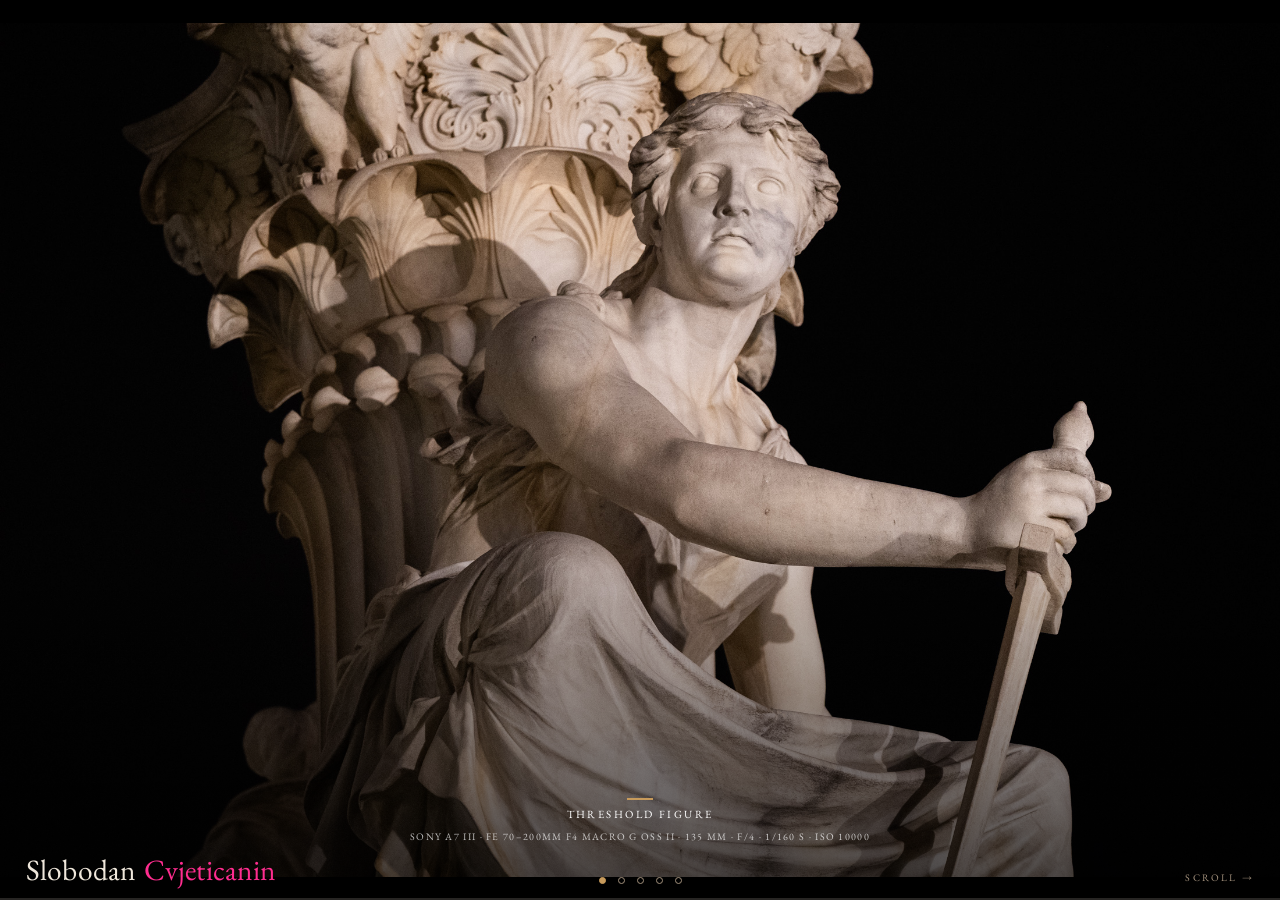
==== index.html @ 5a7fa954 "Initial commit — photography portfolio" ====
<!DOCTYPE html>
<html lang="en">
<head>
  <meta charset="utf-8">
  <meta name="viewport" content="width=device-width, initial-scale=1">
  <title>Slobodan Cvjeticanin — Photography</title>
  <meta name="description" content="Photography by Slobodan Cvjeticanin — Sculptures, Portraits, and Elsewhere.">
  <meta name="theme-color" content="#221d1a">

  <link rel="icon" href="favicon.svg" type="image/svg+xml">

  <link rel="preconnect" href="https://fonts.googleapis.com">
  <link rel="preconnect" href="https://fonts.gstatic.com" crossorigin>
  <link href="https://fonts.googleapis.com/css2?family=EB+Garamond:ital,wght@0,400;0,500;1,400&display=swap" rel="stylesheet">

  <link rel="stylesheet" href="css/styles.css">
</head>
<body>

  <div id="bg-wash"></div>

  <!-- ── Horizontal track ─────────────────────────────────────── -->
  <div id="track">

    <!-- ═══ 01 — HOMEPAGE ════════════════════════════════════
         One picture, uncropped, with the opening colour bloom.
         Deliberately left uncluttered — room to add to it later. -->
    <section id="hero" class="page page-photo" data-label="Homepage">
      <!-- The page needs one h1; this panel is pure photograph, so it lives
           here for screen readers and search engines only. -->
      <h1 class="sr-only">Slobodan Cvjeticanin — Photography</h1>

      <figure class="photo-frame">
        <!-- Two layers of the same file (one network fetch, served from cache).
             The greyscale copy sits underneath; the colour copy is masked and
             blooms outward from the centre on load. -->
        <img class="photo-fill bloom-bw"
             src="images/sculptures/sc2-threshold-figure.jpg"
             alt=""
             aria-hidden="true"
             width="2200" height="1467">
        <img class="photo-fill bloom-colour"
             src="images/sculptures/sc2-threshold-figure.jpg"
             alt="A marble figure seated against a Corinthian capital at night, holding a sword point-down."
             width="2200" height="1467">

        <div class="photo-scrim"></div>

        <figcaption class="photo-exif">
          <span class="exif-title">Threshold Figure</span>
          <span class="exif-data">
            Sony α7 III · FE 70–200mm F4 Macro G OSS II · 135&nbsp;mm ·
            f/4 · 1/160&nbsp;s · ISO&nbsp;10000
          </span>
        </figcaption>
      </figure>
    </section>

    <!-- ═══ 02 — SCULPTURES (contact sheet) ══════════════════
         Two strips, fifteen frames:
           Row 1 (5)  — the highlights; hovering one swaps the plate behind.
           Row 2 (10) — the archive; each opens full size in the lightbox.
         Both strips are ordered as shot, so it reads like a real contact
         sheet. All five plates stay stacked and crossfade; nothing
         reloads on select. -->
    <section id="sculptures" class="page page-photo" data-label="Sculptures">
      <!-- The series announces itself, the way the text panels do. Without
           this the panel's only name was a tooltip on a 7px dot. -->
      <div class="series-mark">
        <span class="series-num">Series 01</span>
        <h2 class="series-name">Sculptures</h2>
        <p class="series-line">Marble and bronze under available light.</p>
      </div>

      <figure class="photo-frame">
        <!-- --cover: these fill the panel edge to edge, cropping the overflow. -->
        <img class="photo-fill photo-fill--cover plate" data-plate
             src="images/sculptures/sc7-baroque-column.jpg"
             alt="A baroque column crowned with a gilt cross and sunburst against a pale sky."
             width="2200" height="1467">
        <img class="photo-fill photo-fill--cover plate" data-plate
             src="images/sculptures/sc5-laocoon-detail.jpg"
             alt="Laocoön, a detail of the writhing marble group at night."
             width="2200" height="1467">
        <img class="photo-fill photo-fill--cover plate" data-plate data-active
             src="images/sculptures/sc4-two-heads.jpg"
             alt="Two marble heads at night — a bearded elder in shadow beside a younger figure catching the light."
             width="2200" height="1467">
        <img class="photo-fill photo-fill--cover plate" data-plate
             src="images/sculptures/sc1-athena-gilt-helm.jpg"
             alt="Athena in a gilt helm holding a spear, against a black ground."
             width="2200" height="1467">
        <img class="photo-fill photo-fill--cover plate" data-plate
             src="images/sculptures/sc16-partisan-blue.jpg"
             alt="A bronze partisan monument group seen from below against a clear blue sky."
             width="2200" height="1467">

        <!-- --top as well: two of the five plates are bright daylight and
             would otherwise swallow the series mark in the corner. -->
        <div class="photo-scrim photo-scrim--top"></div>

        <figcaption class="photo-exif">
          <span class="exif-title" data-exif-title>Two Heads</span>
          <span class="exif-data" data-exif-meta>
            Sony α7 III · FE 70–200mm F4 Macro G OSS II · 133&nbsp;mm ·
            f/8 · 1/200&nbsp;s · ISO&nbsp;20000
          </span>
        </figcaption>
      </figure>

      <div class="sheets">

      <!-- Row 1 — selecting a plate swaps the background behind it. -->
      <div class="sheet" role="tablist" aria-label="Sculptures — contact sheet">
        <button class="sheet-frame" type="button" role="tab"
                data-title="Baroque Column"
                data-meta="Sony α7 III · FE 70–200mm F4 Macro G OSS II · 99 mm · f/8 · 1/200 s · ISO 200"
                aria-label="Baroque Column">
          <img src="images/sculptures/thumbs/sc7-baroque-column.jpg" alt="" decoding="async">
          <span class="sheet-num">01</span>
        </button>
        <button class="sheet-frame" type="button" role="tab"
                data-title="Laocoön, Detail"
                data-meta="Sony α7 III · FE 70–200mm F4 Macro G OSS II · 130 mm · f/8 · 1/200 s · ISO 20000"
                aria-label="Laocoön, Detail">
          <img src="images/sculptures/thumbs/sc5-laocoon-detail.jpg" alt="" decoding="async">
          <span class="sheet-num">02</span>
        </button>
        <button class="sheet-frame" type="button" role="tab" data-active aria-selected="true"
                data-title="Two Heads"
                data-meta="Sony α7 III · FE 70–200mm F4 Macro G OSS II · 133 mm · f/8 · 1/200 s · ISO 20000"
                aria-label="Two Heads">
          <img src="images/sculptures/thumbs/sc4-two-heads.jpg" alt="" decoding="async">
          <span class="sheet-num">03</span>
        </button>
        <button class="sheet-frame" type="button" role="tab"
                data-title="Athena, Gilt Helm"
                data-meta="Sony α7 III · FE 70–200mm F4 Macro G OSS II · 200 mm · f/4 · 1/80 s · ISO 12800"
                aria-label="Athena, Gilt Helm">
          <img src="images/sculptures/thumbs/sc1-athena-gilt-helm.jpg" alt="" decoding="async">
          <span class="sheet-num">04</span>
        </button>
        <button class="sheet-frame" type="button" role="tab"
                data-title="Partisans, Blue Sky"
                data-meta="Sony α7 V · FE 55mm F1.8 ZA · 55 mm · f/2 · 1/500 s · ISO 100 · 22 Mar 2026"
                aria-label="Partisans, Blue Sky">
          <img src="images/sculptures/thumbs/sc16-partisan-blue.jpg" alt="" decoding="async">
          <span class="sheet-num">05</span>
        </button>
      </div>

      <!-- The divider is the whole point: without a stated difference, a
           visitor hovers row 2 expecting row 1's behaviour and gets nothing. -->
      <div class="sheet-div"><span>View full size — 10</span></div>

      <!-- Row 2 — the archive. Denser and dimmer than row 1 on purpose:
           this is an index to click, not a selector to hover. -->
      <div class="sheet sheet--open" aria-label="Sculptures — open full size">
        <button class="sheet-frame" type="button"
                data-src="images/sculptures/sc11-madonna-stars.jpg"
                data-title="Madonna, Star Crown"
                data-meta="Sony α7 III · FE 70–200mm F4 Macro G OSS II · 135 mm · f/8 · 1/200 s · ISO 640"
                data-alt="A stone Madonna wearing a golden star crown, a classical column behind her."
                aria-label="Open Madonna, Star Crown full size">
          <img src="images/sculptures/thumbs/sc11-madonna-stars.jpg" alt="" decoding="async">
          <span class="sheet-open-glyph" aria-hidden="true">⤢</span>
        </button>
        <button class="sheet-frame" type="button"
                data-src="images/sculptures/sc10-cumil.jpg"
                data-title="Cumil"
                data-meta="Sony α7 III · FE 70–200mm F4 Macro G OSS II · 133 mm · f/8 · 1/200 s · ISO 500"
                data-alt="Cumil, the bronze figure peering up from a Bratislava manhole."
                aria-label="Open Cumil full size">
          <img src="images/sculptures/thumbs/sc10-cumil.jpg" alt="" decoding="async">
          <span class="sheet-open-glyph" aria-hidden="true">⤢</span>
        </button>
        <button class="sheet-frame" type="button"
                data-src="images/sculptures/sc12-neptune-fountain.jpg"
                data-title="Neptune Fountain"
                data-meta="Sony α7 III · FE 70–200mm F4 Macro G OSS II · 200 mm · f/8 · 1/200 s · ISO 160"
                data-alt="Neptune fountain group in black and white, classical statuary."
                aria-label="Open Neptune Fountain full size">
          <img src="images/sculptures/thumbs/sc12-neptune-fountain.jpg" alt="" decoding="async">
          <span class="sheet-open-glyph" aria-hidden="true">⤢</span>
        </button>
        <button class="sheet-frame" type="button"
                data-src="images/sculptures/sc9-angel-marble.jpg"
                data-title="Angel, Detail"
                data-meta="Sony α7 III · FE 70–200mm F4 Macro G OSS II · 135 mm · f/4 · 1/250 s · ISO 8000"
                data-alt="A white marble angel or cherub in close detail, museum interior."
                aria-label="Open Angel, Detail full size">
          <img src="images/sculptures/thumbs/sc9-angel-marble.jpg" alt="" decoding="async">
          <span class="sheet-open-glyph" aria-hidden="true">⤢</span>
        </button>
        <button class="sheet-frame" type="button"
                data-src="images/sculptures/sc6-athena-parliment.jpg"
                data-title="Athena, Parliament"
                data-meta="Sony α7 III · FE 70–200mm F4 Macro G OSS II · 131 mm · f/8 · 1/200 s · ISO 12800"
                data-alt="Pallas Athene before the Vienna Parliament at night, spear raised, the Austrian flag above the pediment."
                aria-label="Open Athena, Parliament full size">
          <img src="images/sculptures/thumbs/sc6-athena-parliment.jpg" alt="" decoding="async">
          <span class="sheet-open-glyph" aria-hidden="true">⤢</span>
        </button>
        <button class="sheet-frame" type="button"
                data-src="images/sculptures/sc8-justice-blindfolded.jpg"
                data-title="Justitia"
                data-meta="Sony α7 III · FE 70–200mm F4 Macro G OSS II · 200 mm · f/4 · 1/250 s · ISO 10000"
                data-alt="Blindfolded Justitia raising a sword before the Parliament building at night."
                aria-label="Open Justitia full size">
          <img src="images/sculptures/thumbs/sc8-justice-blindfolded.jpg" alt="" decoding="async">
          <span class="sheet-open-glyph" aria-hidden="true">⤢</span>
        </button>
        <button class="sheet-frame" type="button"
                data-src="images/sculptures/sc13-bronze-reach.jpg"
                data-title="Bronze Figure"
                data-meta="Sony α7 III · FE 55mm F1.8 ZA · 55 mm · f/1.8 · 1/2000 s · ISO 100"
                data-alt="A bronze figure in black and white, seen from below with arms outstretched."
                aria-label="Open Bronze Figure full size">
          <img src="images/sculptures/thumbs/sc13-bronze-reach.jpg" alt="" decoding="async">
          <span class="sheet-open-glyph" aria-hidden="true">⤢</span>
        </button>
        <button class="sheet-frame" type="button"
                data-src="images/sculptures/sc15-partisan-frontal.jpg"
                data-title="Partisans, Frontal"
                data-meta="Sony α7 V · FE 55mm F1.8 ZA · 55 mm · f/2 · 1/320 s · ISO 100 · 22 Mar 2026"
                data-alt="Bronze partisan monument group, frontal view, trees in the background."
                aria-label="Open Partisans, Frontal full size">
          <img src="images/sculptures/thumbs/sc15-partisan-frontal.jpg" alt="" decoding="async">
          <span class="sheet-open-glyph" aria-hidden="true">⤢</span>
        </button>
        <button class="sheet-frame" type="button"
                data-src="images/sculptures/sc17-marble-female.jpg"
                data-title="Marble Figure I"
                data-meta="Sony α7 V · FE 55mm F1.8 ZA · 55 mm · f/8 · 1/100 s · ISO 1600 · 17 Apr 2026"
                data-alt="White marble female figure with one arm raised, museum interior, portrait orientation."
                aria-label="Open Marble Figure I full size">
          <img src="images/sculptures/thumbs/sc17-marble-female.jpg" alt="" decoding="async">
          <span class="sheet-open-glyph" aria-hidden="true">⤢</span>
        </button>
        <button class="sheet-frame" type="button"
                data-src="images/sculptures/sc18-marble-male.jpg"
                data-title="Marble Figure II"
                data-meta="Sony α7 V · FE 55mm F1.8 ZA · 55 mm · f/8 · 1/100 s · ISO 1600 · 17 Apr 2026"
                data-alt="White marble male figure gazing upward, museum interior, portrait orientation."
                aria-label="Open Marble Figure II full size">
          <img src="images/sculptures/thumbs/sc18-marble-male.jpg" alt="" decoding="async">
          <span class="sheet-open-glyph" aria-hidden="true">⤢</span>
        </button>
      </div>

      </div><!-- /sheets -->
    </section>

    <!-- ═══ 03 — PORTRAITS (contact sheet) ═══════════════════
         Same shape as Sculptures. Two strips, fifteen frames.
         Row 1 (5)  — the highlights; hovering one swaps the plate behind.
         Row 2 (10) — the archive; clicking one opens it full size.
         The two sets are disjoint: nothing in row 1 is in the lightbox. -->
    <section id="portraits" class="page page-photo" data-label="Portraits">
      <div class="series-mark">
        <span class="series-num">Series 02</span>
        <h2 class="series-name">Portraits</h2>
        <p class="series-line">Available light, one lens, no direction beyond keep breathing.</p>
      </div>

      <figure class="photo-frame">
        <!-- Plate order must match the row 1 button order below — the script
             pairs them by position, not by filename. -->
         <img class="photo-fill photo-fill--cover plate" data-plate data-active
             data-src="images/portraits/pt1-hands-held.jpg"
             alt="A close black and white portrait of a bearded man against a blown-out window, hands steepled against his mouth."
             width="2200" height="1466">
         <img class="photo-fill photo-fill--cover plate" data-plate
             data-src="images/portraits/pt2-maple.jpg"
             alt="A woman in a grey wool coat and glasses holding a yellow maple leaf out towards the camera, laughing, autumn woodland behind her."
             width="2200" height="1467">
         <img class="photo-fill photo-fill--cover plate" data-plate
             data-src="images/portraits/pt3-studio-cat.jpg"
             alt="A tabby and white cat sitting upright against a plain grey wall, looking straight into the lens."
             width="2200" height="1466">
         <img class="photo-fill photo-fill--cover plate" data-plate
             data-src="images/portraits/pt4-nikola-terrace.jpg"
             alt="A man on a terrace in black and white, half-smiling, looking off past the camera into bright afternoon light."
             width="2200" height="1467">
         <img class="photo-fill photo-fill--cover plate" data-plate
             data-src="images/portraits/pt5-chin-in-hand.jpg"
             alt="A close black and white portrait of a young woman laughing, chin resting on her hand, hoop earring catching the light."
             width="2200" height="1467">

        <div class="photo-scrim photo-scrim--top"></div>

        <figcaption class="photo-exif">
          <span class="exif-title" data-exif-title>Hands, Held</span>
          <span class="exif-data" data-exif-meta>
            Sony α7 III · FE 55mm F1.8 ZA · 55&nbsp;mm ·
            f/1.8 · 1/200&nbsp;s · ISO&nbsp;100
          </span>
        </figcaption>
      </figure>

      <div class="sheets">

      <!-- Row 1 — the highlights, in the order the files were numbered. -->
      <div class="sheet" role="tablist" aria-label="Portraits — contact sheet">
        <button class="sheet-frame" type="button" role="tab" data-active aria-selected="true"
                data-title="Hands, Held"
                data-meta="Sony α7 III · FE 55mm F1.8 ZA · 55 mm · f/1.8 · 1/200 s · ISO 100"
                aria-label="Hands, Held">
          <img src="images/portraits/thumbs/pt1-hands-held.jpg" alt="" decoding="async">
          <span class="sheet-num">01</span>
        </button>
        <button class="sheet-frame" type="button" role="tab"
                data-title="Maple"
                data-meta="Sony α7 III · FE 70–200mm F4 Macro G OSS II · 135 mm · f/4 · 1/200 s · ISO 400"
                aria-label="Maple">
          <img src="images/portraits/thumbs/pt2-maple.jpg" alt="" decoding="async">
          <span class="sheet-num">02</span>
        </button>
        <button class="sheet-frame" type="button" role="tab"
                data-title="Studio Cat"
                data-meta="Sony α7 III · FE 55mm F1.8 ZA · 55 mm · f/1.8 · 1/160 s · ISO 800"
                aria-label="Studio Cat">
          <img src="images/portraits/thumbs/pt3-studio-cat.jpg" alt="" decoding="async">
          <span class="sheet-num">03</span>
        </button>
        <button class="sheet-frame" type="button" role="tab"
                data-title="Nikola, Terrace"
                data-meta="Sony α7 III · FE 35mm F2.8 ZA · 35 mm · f/2.8 · 1/320 s · ISO 100"
                aria-label="Nikola, Terrace">
          <img src="images/portraits/thumbs/pt4-nikola-terrace.jpg" alt="" decoding="async">
          <span class="sheet-num">04</span>
        </button>
        <button class="sheet-frame" type="button" role="tab"
                data-title="Chin in Hand"
                data-meta="Sony α7 III · FE 70–200mm F4 Macro G OSS II · 133 mm · f/4 · 1/250 s · ISO 500"
                aria-label="Chin in Hand">
          <img src="images/portraits/thumbs/pt5-chin-in-hand.jpg" alt="" decoding="async">
          <span class="sheet-num">05</span>
        </button>
      </div>

      <!-- The divider is the whole point: without a stated difference, a
           visitor hovers row 2 expecting row 1's behaviour and gets nothing. -->
      <div class="sheet-div"><span>View full size — 10</span></div>

      <!-- Row 2 — the archive. Denser and dimmer than row 1 on purpose:
           this is an index to click, not a selector to hover. -->
      <div class="sheet sheet--open" aria-label="Portraits — open full size">
        <button class="sheet-frame" type="button"
                data-src="images/portraits/pt6-late-call.jpg"
                data-title="Late Call"
                data-meta="Sony α7 V · FE 55mm F1.8 ZA · 55 mm · f/1.8 · 1/100 s · ISO 2000 · 15 Feb 2026"
                data-alt="A bearded man on the phone at night, lit warm from one side, street lights thrown out of focus behind him."
                aria-label="Open Late Call full size">
          <img src="images/portraits/thumbs/pt6-late-call.jpg" alt="" decoding="async">
          <span class="sheet-open-glyph" aria-hidden="true">⤢</span>
        </button>
        <button class="sheet-frame" type="button"
                data-src="images/portraits/pt7-red-lenses.jpg"
                data-title="Red Lenses"
                data-meta="Sony α7 III · FE 70–200mm F4 Macro G OSS II · 200 mm · f/4 · 1/50 s · ISO 100"
                data-alt="An older woman with long blonde hair in oversized red-tinted sunglasses and red lipstick, green plants behind her."
                aria-label="Open Red Lenses full size">
          <img src="images/portraits/thumbs/pt7-red-lenses.jpg" alt="" decoding="async">
          <span class="sheet-open-glyph" aria-hidden="true">⤢</span>
        </button>
        <button class="sheet-frame" type="button"
                data-src="images/portraits/pt8-bench-pug.jpg"
                data-title="Bench, With Pug"
                data-meta="Sony α7 III · FE 70–200mm F4 Macro G OSS II · 100 mm · f/4 · 1/250 s · ISO 250"
                data-alt="A woman in a dark coat on a park bench in black and white, laughing with her cheek against a pug held in her lap."
                aria-label="Open Bench, With Pug full size">
          <img src="images/portraits/thumbs/pt8-bench-pug.jpg" alt="" decoding="async">
          <span class="sheet-open-glyph" aria-hidden="true">⤢</span>
        </button>
        <button class="sheet-frame" type="button"
                data-src="images/portraits/pt9-gloriette.jpg"
                data-title="Gloriette"
                data-meta="Sony α7 III · FE 70–200mm F4 Macro G OSS II · 135 mm · f/8 · 1/200 s · ISO 50"
                data-alt="A man with a backpack turning back towards the camera in black and white, a crowd walking away up the hill towards the Gloriette at Schönbrunn."
                aria-label="Open Gloriette full size">
          <img src="images/portraits/thumbs/pt9-gloriette.jpg" alt="" decoding="async">
          <span class="sheet-open-glyph" aria-hidden="true">⤢</span>
        </button>
        <button class="sheet-frame" type="button"
                data-src="images/portraits/pt10-ginger.jpg"
                data-title="Ginger"
                data-meta="Sony α7 III · FE 70–200mm F4 Macro G OSS II · 70 mm · f/4 · 1/100 s · ISO 12800"
                data-alt="A ginger and white cat sitting folded on a carpet, front paws tucked, looking down past the lens."
                aria-label="Open Ginger full size">
          <img src="images/portraits/thumbs/pt10-ginger.jpg" alt="" decoding="async">
          <span class="sheet-open-glyph" aria-hidden="true">⤢</span>
        </button>
        <button class="sheet-frame" type="button"
                data-src="images/portraits/pt11-night-street.jpg"
                data-title="Night Street"
                data-meta="Sony α7 III · FE 35mm F2.8 ZA · 35 mm · f/2.8 · 1/160 s · ISO 12800"
                data-alt="The back of a man's head in near silhouette against a night street, shop and car lights strung out of focus down the road."
                aria-label="Open Night Street full size">
          <img src="images/portraits/thumbs/pt11-night-street.jpg" alt="" decoding="async">
          <span class="sheet-open-glyph" aria-hidden="true">⤢</span>
        </button>
        <button class="sheet-frame" type="button"
                data-src="images/portraits/pt12-kalemegdan-gate.jpg"
                data-title="Kalemegdan Gate"
                data-meta="Sony α7 V · FE 55mm F1.8 ZA · 55 mm · f/1.8 · 1/320 s · ISO 100 · 01 Mar 2026"
                data-alt="A man standing in a fortress archway at dusk, silhouetted against the rivers and the far bank beyond."
                aria-label="Open Kalemegdan Gate full size">
          <img src="images/portraits/thumbs/pt12-kalemegdan-gate.jpg" alt="" decoding="async">
          <span class="sheet-open-glyph" aria-hidden="true">⤢</span>
        </button>
        <button class="sheet-frame" type="button"
                data-src="images/portraits/pt13-arms-wide.jpg"
                data-title="Arms Wide"
                data-meta="Sony α7 III · FE 70–200mm F4 Macro G OSS II · 72 mm · f/4 · 1/160 s · ISO 1000"
                data-alt="A man seen from behind in black and white, arms thrown wide before a waterfall running down a rock face."
                aria-label="Open Arms Wide full size">
          <img src="images/portraits/thumbs/pt13-arms-wide.jpg" alt="" decoding="async">
          <span class="sheet-open-glyph" aria-hidden="true">⤢</span>
        </button>
        <button class="sheet-frame" type="button"
                data-src="images/portraits/pt14-beanie.jpg"
                data-title="Beanie"
                data-meta="Sony α7 III · FE 70–200mm F4 Macro G OSS II · 135 mm · f/4 · 1/125 s · ISO 200"
                data-alt="A bearded man in a hooded winter coat and a knitted monster beanie, grinning at the camera in black and white."
                aria-label="Open Beanie full size">
          <img src="images/portraits/thumbs/pt14-beanie.jpg" alt="" decoding="async">
          <span class="sheet-open-glyph" aria-hidden="true">⤢</span>
        </button>
        <button class="sheet-frame" type="button"
                data-src="images/portraits/pt15-ginger-close.jpg"
                data-title="Ginger, Close"
                data-meta="Sony α7 III · FE 70–200mm F4 Macro G OSS II · 83 mm · f/4 · 1/160 s · ISO 5000"
                data-alt="A ginger and white cat filling the frame, eyes half closed, warm light across its face."
                aria-label="Open Ginger, Close full size">
          <img src="images/portraits/thumbs/pt15-ginger-close.jpg" alt="" decoding="async">
          <span class="sheet-open-glyph" aria-hidden="true">⤢</span>
        </button>
      </div>

      </div><!-- /sheets -->
    </section>

    <!-- ═══ 04 — ELSEWHERE (contact sheet) ═══════════════════
         Same shape as Sculptures and Portraits. Two strips, fifteen frames.
         Row 1 (5)  — the highlights; hovering one swaps the plate behind.
         Row 2 (10) — the archive; clicking one opens it full size.
         The two sets are disjoint: nothing in row 1 is in the lightbox. -->
    <section id="elsewhere" class="page page-photo" data-label="Elsewhere">
      <div class="series-mark">
        <span class="series-num">Series 03</span>
        <h2 class="series-name">Elsewhere</h2>
        <p class="series-line">Somewhere that wasn't home, and whatever the light was doing there.</p>
      </div>

      <figure class="photo-frame">
        <!-- Plate order must match the row 1 button order below — the script
             pairs them by position, not by filename. -->
         <img class="photo-fill photo-fill--cover plate" data-plate data-active
             data-src="images/elsewhere/el1-spire-in-cloud.jpg"
             alt="A church spire in black and white seen from below, leaning into a sky of heavy overcast, its clock face and stone finials picked out against the cloud."
             width="2200" height="1467">
         <img class="photo-fill photo-fill--cover plate" data-plate
             data-src="images/elsewhere/el2-three-lamps.jpg"
             alt="Three white street lamps burning at night, a floodlit church tower rising gold and out of focus behind them."
             width="2200" height="1467">
         <img class="photo-fill photo-fill--cover plate" data-plate
             data-src="images/elsewhere/el3-blocks-at-night.jpg"
             alt="A city from above at night on a long exposure, tower blocks lit window by window and a boulevard of traffic running out to the far edge."
             width="2200" height="1467">
         <img class="photo-fill photo-fill--cover plate" data-plate
             data-src="images/elsewhere/el4-facade-genoa.jpg"
             alt="A grand stone palace front raking away against a deep blue sky, Italian and European flags hanging from its corner."
             width="2200" height="1467">
         <img class="photo-fill photo-fill--cover plate" data-plate
             data-src="images/elsewhere/el5-shore-morning.jpg"
             alt="A wide lake at first light in black and white, one figure standing alone on the wet shore, mist lying along the far bank."
             width="2200" height="1467">

        <div class="photo-scrim photo-scrim--top"></div>

        <figcaption class="photo-exif">
          <span class="exif-title" data-exif-title>Spire in Cloud</span>
          <span class="exif-data" data-exif-meta>
            Sony α7 V · FE 55mm F1.8 ZA · 55&nbsp;mm ·
            f/8 · 1/1000&nbsp;s · ISO&nbsp;200 · 14 Feb 2026
          </span>
        </figcaption>
      </figure>

      <div class="sheets">

      <!-- Row 1 — the highlights, in the order the files were numbered. -->
      <div class="sheet" role="tablist" aria-label="Elsewhere — contact sheet">
        <button class="sheet-frame" type="button" role="tab" data-active aria-selected="true"
                data-title="Spire in Cloud"
                data-meta="Sony α7 V · FE 55mm F1.8 ZA · 55 mm · f/8 · 1/1000 s · ISO 200 · 14 Feb 2026"
                aria-label="Spire in Cloud">
          <img src="images/elsewhere/thumbs/el1-spire-in-cloud.jpg" alt="" decoding="async">
          <span class="sheet-num">01</span>
        </button>
        <button class="sheet-frame" type="button" role="tab"
                data-title="Three Lamps"
                data-meta="Sony α7 V · FE 55mm F1.8 ZA · 55 mm · f/4 · 1/250 s · ISO 8000 · 14 Feb 2026"
                aria-label="Three Lamps">
          <img src="images/elsewhere/thumbs/el2-three-lamps.jpg" alt="" decoding="async">
          <span class="sheet-num">02</span>
        </button>
        <button class="sheet-frame" type="button" role="tab"
                data-title="Blocks at Night"
                data-meta="Sony α7 V · FE 70–200mm F4 Macro G OSS II · 70 mm · f/10 · 15 s · ISO 100 · 28 Mar 2026"
                aria-label="Blocks at Night">
          <img src="images/elsewhere/thumbs/el3-blocks-at-night.jpg" alt="" decoding="async">
          <span class="sheet-num">03</span>
        </button>
        <button class="sheet-frame" type="button" role="tab"
                data-title="Facade, Genoa"
                data-meta="Sony α7 V · FE 55mm F1.8 ZA · 55 mm · f/8 · 1/500 s · ISO 100 · 18 Apr 2026"
                aria-label="Facade, Genoa">
          <img src="images/elsewhere/thumbs/el4-facade-genoa.jpg" alt="" decoding="async">
          <span class="sheet-num">04</span>
        </button>
        <button class="sheet-frame" type="button" role="tab"
                data-title="Shore, Morning"
                data-meta="Sony α7 V · FE 55mm F1.8 ZA · 55 mm · f/5 · 1/2000 s · ISO 100 · 14 Feb 2026"
                aria-label="Shore, Morning">
          <img src="images/elsewhere/thumbs/el5-shore-morning.jpg" alt="" decoding="async">
          <span class="sheet-num">05</span>
        </button>
      </div>

      <!-- The divider is the whole point: without a stated difference, a
           visitor hovers row 2 expecting row 1's behaviour and gets nothing. -->
      <div class="sheet-div"><span>View full size — 10</span></div>

      <!-- Row 2 — the archive. Denser and dimmer than row 1 on purpose:
           this is an index to click, not a selector to hover. -->
      <div class="sheet sheet--open" aria-label="Elsewhere — open full size">
        <button class="sheet-frame" type="button"
                data-src="images/elsewhere/el6-down-the-line.jpg"
                data-title="Down the Line"
                data-meta="Sony α7 V · FE 55mm F1.8 ZA · 55 mm · f/8 · 1/1000 s · ISO 200 · 14 Feb 2026"
                data-alt="A near-dark street at dusk in black and white, photographed from the ground along a single line of paving running away between two rows of old buildings."
                aria-label="Open Down the Line full size">
          <img src="images/elsewhere/thumbs/el6-down-the-line.jpg" alt="" decoding="async">
          <span class="sheet-open-glyph" aria-hidden="true">⤢</span>
        </button>
        <button class="sheet-frame" type="button"
                data-src="images/elsewhere/el7-contrails.jpg"
                data-title="Contrails"
                data-meta="Sony α7 V · FE 55mm F1.8 ZA · 55 mm · f/4 · 1/2000 s · ISO 100 · 01 Mar 2026"
                data-alt="A low sun going down over a river city, the whole sky crossed and re-crossed with vapour trails lit orange."
                aria-label="Open Contrails full size">
          <img src="images/elsewhere/thumbs/el7-contrails.jpg" alt="" decoding="async">
          <span class="sheet-open-glyph" aria-hidden="true">⤢</span>
        </button>
        <button class="sheet-frame" type="button"
                data-src="images/elsewhere/el8-monaco-harbour.jpg"
                data-title="Monaco Harbour"
                data-meta="Sony α7 V · FE 55mm F1.8 ZA · 55 mm · f/8 · 1/400 s · ISO 125 · 15 Apr 2026"
                data-alt="A Mediterranean harbour packed rail to rail with white yachts, apartment blocks terraced up the hillside behind and mountains beyond."
                aria-label="Open Monaco Harbour full size">
          <img src="images/elsewhere/thumbs/el8-monaco-harbour.jpg" alt="" decoding="async">
          <span class="sheet-open-glyph" aria-hidden="true">⤢</span>
        </button>
        <button class="sheet-frame" type="button"
                data-src="images/elsewhere/el9-baie-des-anges.jpg"
                data-title="Baie des Anges"
                data-meta="Sony α7 V · FE 55mm F1.8 ZA · 55 mm · f/8 · 1/500 s · ISO 100 · 16 Apr 2026"
                data-alt="A long curving bay seen from above, pale shingle beach and a palm-lined promenade running along beneath terracotta rooftops."
                aria-label="Open Baie des Anges full size">
          <img src="images/elsewhere/thumbs/el9-baie-des-anges.jpg" alt="" decoding="async">
          <span class="sheet-open-glyph" aria-hidden="true">⤢</span>
        </button>
        <button class="sheet-frame" type="button"
                data-src="images/elsewhere/el10-the-wake.jpg"
                data-title="The Wake"
                data-meta="Sony α7 V · FE 55mm F1.8 ZA · 55 mm · f/8 · 1/160 s · ISO 100 · 16 Apr 2026"
                data-alt="Deep blue open water filling the whole frame, one small boat drawing a long white arc across it."
                aria-label="Open The Wake full size">
          <img src="images/elsewhere/thumbs/el10-the-wake.jpg" alt="" decoding="async">
          <span class="sheet-open-glyph" aria-hidden="true">⤢</span>
        </button>
        <button class="sheet-frame" type="button"
                data-src="images/elsewhere/el11-the-jetty.jpg"
                data-title="The Jetty"
                data-meta="Sony α7 V · FE 55mm F1.8 ZA · 55 mm · f/8 · 1/250 s · ISO 100 · 16 Apr 2026"
                data-alt="A stone breakwater curving out into clear blue water towards a small red lighthouse, a wooded headland and villas behind it."
                aria-label="Open The Jetty full size">
          <img src="images/elsewhere/thumbs/el11-the-jetty.jpg" alt="" decoding="async">
          <span class="sheet-open-glyph" aria-hidden="true">⤢</span>
        </button>
        <button class="sheet-frame" type="button"
                data-src="images/elsewhere/el12-horizon-line.jpg"
                data-title="Horizon Line"
                data-meta="Sony α7 V · FE 55mm F1.8 ZA · 55 mm · f/8 · 1/800 s · ISO 125 · 17 Apr 2026"
                data-alt="Open sea under a pale washed sky, a single ship sitting alone near the horizon."
                aria-label="Open Horizon Line full size">
          <img src="images/elsewhere/thumbs/el12-horizon-line.jpg" alt="" decoding="async">
          <span class="sheet-open-glyph" aria-hidden="true">⤢</span>
        </button>
        <button class="sheet-frame" type="button"
                data-src="images/elsewhere/el13-san-lorenzo.jpg"
                data-title="San Lorenzo"
                data-meta="Sony α7 V · FE 55mm F1.8 ZA · 55 mm · f/8 · 1/100 s · ISO 100 · 18 Apr 2026"
                data-alt="The striped marble front of a Genoese cathedral in black and white, two great carved arches above a crowd on the steps."
                aria-label="Open San Lorenzo full size">
          <img src="images/elsewhere/thumbs/el13-san-lorenzo.jpg" alt="" decoding="async">
          <span class="sheet-open-glyph" aria-hidden="true">⤢</span>
        </button>
        <button class="sheet-frame" type="button"
                data-src="images/elsewhere/el14-bunting.jpg"
                data-title="Bunting"
                data-meta="Sony α7 V · FE 55mm F1.8 ZA · 55 mm · f/8 · 1/100 s · ISO 100 · 18 Apr 2026"
                data-alt="A crowded narrow street strung overhead with Italian flags, a domed church closing off the far end of it."
                aria-label="Open Bunting full size">
          <img src="images/elsewhere/thumbs/el14-bunting.jpg" alt="" decoding="async">
          <span class="sheet-open-glyph" aria-hidden="true">⤢</span>
        </button>
        <button class="sheet-frame" type="button"
                data-src="images/elsewhere/el15-gorge.jpg"
                data-title="Gorge, Coming Weather"
                data-meta="Sony α7 III · FE 70–200mm F4 Macro G OSS II · 70 mm · f/5 · 1/500 s · ISO 100"
                data-alt="Dark wooded ridges falling away into a gorge in black and white, a heavy bank of cloud filling the sky above them."
                aria-label="Open Gorge, Coming Weather full size">
          <img src="images/elsewhere/thumbs/el15-gorge.jpg" alt="" decoding="async">
          <span class="sheet-open-glyph" aria-hidden="true">⤢</span>
        </button>
      </div>

      </div><!-- /sheets -->
    </section>

    <!-- Nature (Series 04) and Abstract (Series 05) were placeholder panels
         and came out on 2026-07-26 — "we'll add those later". Their empty
         image folders are still in images/, and the panel markup is the same
         shape as the three above it, so putting either back is a section and
         a series number, nothing more. -->

    <!-- ═══ 05 — CONTACT ═════════════════════════════════════ -->
    <!-- The only panel carrying a photograph AND laid-out text, so it keeps
         the ordinary .page padding and takes the picture as a full-bleed
         layer behind instead of using .page-photo (which zeroes padding).
         .page--photo-bg lifts .page-inner above the frame. -->
    <section id="contact" class="page page--photo-bg" data-label="Contact">

      <figure class="photo-frame">
         <img class="photo-fill photo-fill--cover"
             data-src="images/contact/ct1-last-light.jpg"
             alt="A single bare incandescent bulb hanging from a rope in a dark room, its filament burning warm orange against the black."
             width="2200" height="1467">
        <!-- The bulb lands almost dead centre, which is exactly where the
             text block sits, so this scrim is a whole-frame veil rather than
             the bottom gradient the series panels use. -->
        <div class="photo-scrim photo-scrim--veil"></div>
      </figure>

      <div class="page-inner narrow">
        <h2 class="display-lg">End of<br>the roll.</h2>
        <div class="contact-links">
          <a class="contact-primary" href="mailto:s.cvjeticanin94@gmail.com">
            s.cvjeticanin94@gmail.com <span aria-hidden="true">→</span>
          </a>
          <a class="contact-secondary" href="https://instagram.com/__grof" target="_blank" rel="noreferrer">
            Instagram — @__grof <span aria-hidden="true">→</span>
          </a>
        </div>
        <span class="copyright">© 2026 Slobodan Cvjeticanin · Belgrade</span>
      </div>
    </section>

  </div><!-- /track -->

  <!-- ── Bottom chrome ────────────────────────────────────────── -->
  <div id="chrome">
    <div class="chrome-side">
      <a id="logo-link" href="#hero">
        <span class="wordmark-given">Slobodan</span>
        <span class="wordmark-family">Cvjeticanin</span>
      </a>
    </div>

    <div id="section-dots" role="tablist" aria-label="Sections"></div>

    <div class="chrome-side chrome-side--right">
      <span class="scroll-hint">Scroll →</span>
    </div>
  </div>
  <div class="progress-track"><div id="progress-bar"></div></div>

  <!-- ── Lightbox ─────────────────────────────────────────────── -->
  <div id="lightbox" role="dialog" aria-modal="true" aria-hidden="true"
       aria-label="Photograph, full size">
    <span class="lb-count" id="lb-count" aria-hidden="true"></span>
    <button class="lb-close" type="button" aria-label="Close">✕</button>
    <button class="lb-nav lb-prev" type="button" aria-label="Previous photograph">←</button>
    <button class="lb-nav lb-next" type="button" aria-label="Next photograph">→</button>
    <figure class="lb-figure">
      <img id="lb-img" src="" alt="">
      <figcaption class="lb-caption">
        <span class="exif-title" id="lb-title"></span>
        <span class="exif-data" id="lb-meta"></span>
      </figcaption>
    </figure>
  </div>

  <!-- ── Custom right-click menu ──────────────────────────────── -->
  <div id="ctx-menu" role="menu" aria-hidden="true">
    <button class="ctx-item" role="menuitem" data-action="refresh">
      Refresh <span class="ctx-key">R</span>
    </button>
    <button class="ctx-item" role="menuitem" data-action="start">
      Back to start <span class="ctx-key">↖</span>
    </button>
    <div class="ctx-sep"></div>
    <button class="ctx-item" role="menuitem" data-action="copy-email">
      Copy email <span class="ctx-key">✉</span>
    </button>
  </div>

  <script src="js/main.js"></script>
</body>
</html>
---- css/styles.css ----
/* ############################################################
   TWEAK THESE — the two knobs you'll actually want to move
   ############################################################ */
:root {
  /* Hero caption ("THRESHOLD FIGURE" + EXIF): distance from the bottom
     edge of the screen.
        SMALLER number  =  sits LOWER  (closer to the bottom)
        LARGER  number  =  sits HIGHER (lifted up the image)
     Below ~46px it starts to crowd the navigation dots. */
  --exif-bottom: 55px;

  /* Wordmark size. clamp(min, scales-with-width, max) — the middle value
     is what it uses on a normal desktop; the outer two stop it getting
     silly on phones or huge monitors. */
  --wordmark-size: clamp(21px, 2.3vw, 38px);

  /* Hero colour bloom: greyscale → colour, spreading from the centre.
     Longer duration = slower, more cinematic. Delay is the beat of
     black-and-white you see before it starts. */
  --bloom-duration: 5s;
  --bloom-delay: 0.5s;

  /* Contact sheet strip on the Sculptures panel.
     --sheet-bottom must clear --exif-bottom plus the caption's own height
     (~44px), or the strip will sit on top of the caption. */
  --sheet-bottom: 118px;
  --sheet-frame-w: 92px;
  --sheet-gap: 10px;
  --sheet-fade: 0.55s; /* crossfade between plates */
}

/* ============================================================
   Design tokens — single theme
   ============================================================ */
:root {
  --w-bg: #221d1a;
  --w-plate: #17130f;
  --w-ink: #efe7db;
  --w-mute: #a2907c;
  --w-accent: #c79a5b;
  --w-onaccent: #1a1614;
  --w-pink: #ff2d8f; /* bubblegum / riso pink — the family name */

  --w-disp: 'EB Garamond', Georgia, serif;
  --w-lab: 'EB Garamond', Georgia, serif;
  --w-body: 'EB Garamond', Georgia, serif;
  --w-lab-tr: 0.22em;
  --w-lab-size: 10px;

  --w-hair: rgba(239, 231, 219, 0.16);
  --w-rule: rgba(239, 231, 219, 0.3);
  --w-shadow: 0 18px 44px rgba(0, 0, 0, 0.55);
}

/* ============================================================
   Reset & base — page itself never scrolls; #track does
   ============================================================ */
*,
*::before,
*::after {
  margin: 0;
  padding: 0;
  box-sizing: border-box;
}

html,
body {
  height: 100%;
  overflow: hidden;
  background: var(--w-bg);
}

body {
  font-family: var(--w-body);
  color: var(--w-ink);
}

a {
  color: inherit;
  text-decoration: none;
}
a:hover {
  color: var(--w-accent);
}
img {
  display: block;
  max-width: 100%;
}

@media (prefers-reduced-motion: reduce) {
  *,
  *::before,
  *::after {
    animation-duration: 0.01ms !important;
    transition-duration: 0.01ms !important;
    scroll-behavior: auto !important;
  }
}

/* ============================================================
   Ambient wash
   ============================================================ */
#bg-wash {
  position: fixed;
  inset: 0;
  z-index: 0;
  pointer-events: none;
  background:
    radial-gradient(
      90% 70% at 50% 0%,
      rgba(199, 154, 91, 0.13),
      transparent 62%
    ),
    radial-gradient(60% 60% at 80% 100%, rgba(0, 0, 0, 0.5), transparent 70%);
}

/* ============================================================
   Horizontal track — one viewport per panel, snapped
   ============================================================ */
#track {
  position: relative;
  z-index: 1;
  display: flex;
  height: 100%;
  overflow-x: auto;
  overflow-y: hidden;
  scroll-snap-type: x mandatory;
  scroll-behavior: smooth;
  scrollbar-width: none;
  -ms-overflow-style: none;
  overscroll-behavior-x: contain;
}

#track::-webkit-scrollbar {
  display: none;
}

.page {
  position: relative;
  flex: 0 0 100vw;
  width: 100vw;
  height: 100%;
  /* No scroll-snap-stop: it would halt multi-panel dot jumps at every
     panel in between. The wheel handler already paces one step per gesture. */
  scroll-snap-align: start;
  display: flex;
  align-items: center;
  justify-content: center;
  /* bottom padding keeps panel content clear of the wordmark */
  padding: 88px 8vw 124px;
  overflow: hidden;
}

.page-inner {
  width: 100%;
  max-width: 1100px;
  display: flex;
  flex-direction: column;
  gap: 20px;
}

.page-inner.narrow {
  max-width: 680px;
}
.page-inner.center {
  align-items: center;
  text-align: center;
}

/* Entrance reveal — set by IntersectionObserver */
.page-inner > * {
  opacity: 0;
  transform: translateY(22px);
  transition:
    opacity 0.7s cubic-bezier(0.22, 0.7, 0.2, 1),
    transform 0.7s cubic-bezier(0.22, 0.7, 0.2, 1);
}

.page.is-visible .page-inner > * {
  opacity: 1;
  transform: none;
}
.page.is-visible .page-inner > *:nth-child(2) {
  transition-delay: 0.08s;
}
.page.is-visible .page-inner > *:nth-child(3) {
  transition-delay: 0.16s;
}
.page.is-visible .page-inner > *:nth-child(4) {
  transition-delay: 0.24s;
}
.page.is-visible .page-inner > *:nth-child(5) {
  transition-delay: 0.32s;
}

/* ============================================================
   Photo panels — full-bleed photograph, EXIF centred at the bottom
   Shared by the homepage and any series panel that is pure image.
   ============================================================ */
/* Black ground, not the site brown: these photographs sit on black, so the
   letterbox reads as part of the picture rather than as bars. */
.page-photo {
  padding: 0;
  background: #000;
}

.photo-frame {
  position: absolute;
  inset: 0;
  margin: 0;
}

/* Default is contain — the whole frame stays visible and uncropped at
   every viewport shape. */
.photo-fill {
  position: absolute;
  inset: 0;
  width: 100%;
  height: 100%;
  object-fit: contain;
  object-position: center;
}

/* Opt-in edge-to-edge. Fills the panel with no letterbox, at the cost of
   cropping whichever axis overflows — on a 16:9 screen a 3:2 frame loses
   roughly 16% off the top and bottom. Use only where the composition
   survives it. */
.photo-fill--cover {
  object-fit: cover;
}

/* ── Colour bloom (homepage only) ──────────────────────────────
   The greyscale copy is the base layer. The colour copy above it is
   masked by a soft-edged circle whose size animates 0 → 320%, so colour
   spreads outward from the centre of the frame.
   Tune: --bloom-duration / --bloom-delay at the top of this file. */
.bloom-bw {
  filter: grayscale(1);
}

.bloom-colour {
  -webkit-mask-image: radial-gradient(circle, #000 38%, transparent 72%);
  mask-image: radial-gradient(circle, #000 38%, transparent 72%);
  -webkit-mask-position: center;
  mask-position: center;
  -webkit-mask-repeat: no-repeat;
  mask-repeat: no-repeat;
  -webkit-mask-size: 0% 0%;
  mask-size: 0% 0%;
  animation: colour-bloom var(--bloom-duration) cubic-bezier(0.22, 0.7, 0.2, 1)
    var(--bloom-delay) forwards;
}

@keyframes colour-bloom {
  from {
    -webkit-mask-size: 0% 0%;
    mask-size: 0% 0%;
  }
  to {
    -webkit-mask-size: 320% 320%;
    mask-size: 320% 320%;
  }
}

/* No animation for anyone who asked not to have one — show full colour. */
@media (prefers-reduced-motion: reduce) {
  .bloom-colour {
    animation: none;
    -webkit-mask-image: none;
    mask-image: none;
  }
}

.photo-scrim {
  position: absolute;
  inset: 0;
  pointer-events: none;
  /* Bottom only — there is no longer a top nav to protect, and darkening
     the top would needlessly alter the photograph. */
  background: linear-gradient(
    to bottom,
    rgba(0, 0, 0, 0) 55%,
    rgba(0, 0, 0, 0.7) 100%
  );
}

/* Opt-in scrim for panels that carry a series mark and a contact sheet.
   Two of the five plates here are blown-out daylight, so the default
   bottom-only gradient left white text on a white sky.

   The top half is a corner-anchored ellipse rather than a full-width
   band: it sits under the series mark only, so the sky across the rest
   of the frame is left alone. Its centre is pushed off-canvas so what
   shows on the page is the gradient's smooth mid-section — anchored at
   0% 0% the dense core landed in frame and read as a smudge against a
   clear sky. The bottom is deepened because the strips
   and their hairlines need a consistent dark ground to read against —
   at 0.16 alpha the dividers disappeared entirely over daylight. */
.photo-scrim--top {
  background:
    radial-gradient(
      70% 60% at -6% -12%,
      rgba(0, 0, 0, 0.86) 0%,
      rgba(0, 0, 0, 0.66) 26%,
      rgba(0, 0, 0, 0.4) 46%,
      rgba(0, 0, 0, 0.18) 64%,
      rgba(0, 0, 0, 0.06) 80%,
      rgba(0, 0, 0, 0) 100%
    ),
    linear-gradient(
      to bottom,
      rgba(0, 0, 0, 0) 44%,
      rgba(0, 0, 0, 0.5) 72%,
      rgba(0, 0, 0, 0.88) 100%
    );
}

/* A whole-frame veil, for a photograph that sits behind text rather than
   under a caption. Kept deliberately light: the picture is a lit bulb in a
   dark room, so it is nearly all shadow already and only the glass needs
   knocking back. Anything past about 0.4 in the centre puts the filament
   out and leaves a grey bulb hanging in the dark. */
.photo-scrim--veil {
  background:
    radial-gradient(
      52% 52% at 50% 46%,
      rgba(0, 0, 0, 0.38) 0%,
      rgba(0, 0, 0, 0.26) 55%,
      rgba(0, 0, 0, 0.1) 100%
    ),
    linear-gradient(
      to bottom,
      rgba(0, 0, 0, 0.2) 0%,
      rgba(0, 0, 0, 0.14) 55%,
      rgba(0, 0, 0, 0.5) 100%
    );
}

/* ── A photograph behind a text panel ─────────────────────────
   .page-photo is for panels that are nothing but a picture; it strips the
   padding. Contact needs its padding and its layout, so it takes the
   photograph as a layer instead. Two things are required: a black ground
   so the site brown never shows through the letterboxing or during decode,
   and a stacking context on the content so the absolutely positioned
   .photo-frame does not paint over it. */
.page--photo-bg {
  background: #000;
}

.page--photo-bg .page-inner {
  position: relative;
  z-index: 1;
}

/* The display type is big enough to carry itself. The small uppercase
   lines are not — at phone widths the crop walks the bulb underneath
   them, so they get the same shadow the series marks use. */
.page--photo-bg .copyright,
.page--photo-bg .contact-secondary {
  text-shadow: 0 1px 3px rgba(0, 0, 0, 0.85);
}

/* ── Series mark ──────────────────────────────────────────────
   Photo panels had no visible title — the section name existed only in
   a dot tooltip. This gives them the same announcement the text panels
   get, without taking the picture's centre. */
.series-mark {
  position: absolute;
  top: 44px;
  left: 46px;
  z-index: 4;
  max-width: min(46vw, 380px);
  display: flex;
  flex-direction: column;
  gap: 9px;
  pointer-events: none;
  /* Two shadows: a tight one for edge contrast against pale stone, a wide
     soft one to seat the block over busy detail. */
  text-shadow:
    0 1px 2px rgba(0, 0, 0, 0.9),
    0 2px 22px rgba(0, 0, 0, 0.8);
  opacity: 0;
  transform: translateY(-10px);
  transition:
    opacity 0.8s cubic-bezier(0.22, 0.7, 0.2, 1),
    transform 0.8s cubic-bezier(0.22, 0.7, 0.2, 1);
}

.page.is-visible .series-mark {
  opacity: 1;
  transform: none;
}

.series-name {
  margin: 0;
  font-family: var(--w-disp);
  font-weight: 400;
  line-height: 1;
  letter-spacing: 0.005em;
  font-size: clamp(26px, 3.1vw, 50px);
  color: #fff;
}

.series-line {
  margin: 0;
  font-family: var(--w-lab);
  font-size: 10px;
  letter-spacing: 0.14em;
  text-transform: uppercase;
  line-height: 1.6;
  /* Sits furthest into the scrim's falloff and is the smallest type here,
     so it needs more weight than the usual muted grey to survive a sky. */
  color: rgba(255, 255, 255, 0.82);
}

/* ── Contact sheet ────────────────────────────────────────────
   All plates stay in the DOM stacked on top of each other and cross-
   fade; selecting one never triggers a fetch or a decode flash. */
.plate {
  opacity: 0;
  transition: opacity var(--sheet-fade) ease;
}

.plate[data-active] {
  opacity: 1;
}

/* Both strips stack in one column, so only --sheet-bottom needs tuning. */
.sheets {
  position: absolute;
  left: 50%;
  bottom: var(--sheet-bottom); /* tune at the top of this file */
  transform: translateX(-50%);
  z-index: 3;
  display: flex;
  flex-direction: column;
  align-items: center;
  gap: 9px;
}

.sheet {
  display: flex;
  gap: var(--sheet-gap);
}

/* Row 2 is an index, not a selector. Denser, dimmer, and — critically —
   it does not lift on hover: the lift is row 1's language for "this one
   is now showing behind". Here hover only means "clickable". */
.sheet--open {
  --sheet-frame-w: 52px;
  --sheet-gap: 6px;
}

.sheet--open .sheet-frame {
  opacity: 0.4;
}

.sheet--open .sheet-frame:hover,
.sheet--open .sheet-frame:focus-visible {
  opacity: 1;
  transform: none;
  border-color: var(--w-accent);
}

/* Hairline rule with the label sitting in the gap, so the two strips are
   stated to be different things before anyone has to discover it. */
.sheet-div {
  align-self: stretch;
  display: flex;
  align-items: center;
  gap: 13px;
  margin: 4px 0 2px;
  font-family: var(--w-lab);
  font-size: 9px;
  letter-spacing: 0.2em;
  text-transform: uppercase;
  color: var(--w-mute);
  white-space: nowrap;
  user-select: none;
}

.sheet-div::before,
.sheet-div::after {
  content: '';
  flex: 1;
  height: 1px;
  background: var(--w-hair);
}

.sheet-open-glyph {
  position: absolute;
  inset: 0;
  display: grid;
  place-items: center;
  font-size: 15px;
  color: #fff;
  background: rgba(0, 0, 0, 0.4);
  opacity: 0;
  transition: opacity 0.25s ease;
  text-shadow: 0 1px 4px rgba(0, 0, 0, 0.9);
}

.sheet--open .sheet-frame:hover .sheet-open-glyph,
.sheet--open .sheet-frame:focus-visible .sheet-open-glyph {
  opacity: 1;
}

.sheet-frame {
  position: relative;
  width: var(--sheet-frame-w);
  aspect-ratio: 3 / 2;
  padding: 0;
  overflow: hidden;
  cursor: pointer;
  background: #000;
  border: 1px solid rgba(255, 255, 255, 0.3);
  opacity: 0.5;
  transition:
    opacity 0.3s ease,
    transform 0.3s cubic-bezier(0.22, 0.7, 0.2, 1),
    border-color 0.3s ease;
}

.sheet-frame img {
  width: 100%;
  height: 100%;
  object-fit: cover;
}

.sheet-frame:hover,
.sheet-frame:focus-visible,
.sheet-frame[data-active] {
  opacity: 1;
  transform: translateY(-7px);
  border-color: var(--w-pink);
  outline: none;
}

.sheet-num {
  position: absolute;
  top: 3px;
  left: 5px;
  font-family: var(--w-lab);
  font-size: 8px;
  letter-spacing: 0.12em;
  color: #fff;
  text-shadow: 0 1px 3px rgba(0, 0, 0, 0.9);
}

.photo-exif {
  position: absolute;
  left: 50%;
  bottom: var(--exif-bottom); /* tune at the top of this file */
  transform: translateX(-50%);
  z-index: 2;
  display: flex;
  flex-direction: column;
  align-items: center;
  gap: 7px;
  width: min(92vw, 900px);
  text-align: center;
}

.photo-exif::before {
  content: '';
  width: 26px;
  height: 2px;
  background: var(--w-accent);
}

.exif-title {
  font-family: var(--w-lab);
  font-size: 11px;
  letter-spacing: var(--w-lab-tr);
  text-transform: uppercase;
  color: #fff;
}

.exif-data {
  font-family: var(--w-lab);
  font-size: 10px;
  letter-spacing: 0.13em;
  text-transform: uppercase;
  line-height: 1.7;
  color: rgba(255, 255, 255, 0.72);
  text-wrap: balance;
}

/* ============================================================
   Typography
   ============================================================ */
/* Visible to screen readers and search engines, not to the eye. */
.sr-only {
  position: absolute;
  width: 1px;
  height: 1px;
  margin: -1px;
  padding: 0;
  overflow: hidden;
  clip-path: inset(50%);
  white-space: nowrap;
  border: 0;
}

.display-lg {
  margin: 0;
  font-family: var(--w-disp);
  font-weight: 400;
  letter-spacing: 0.005em;
  line-height: 1;
  font-size: clamp(38px, 5.6vw, 92px);
}

.lead {
  margin: 0;
  max-width: 46ch;
  font-size: 17px;
  line-height: 1.6;
  color: var(--w-mute);
  text-wrap: pretty;
}

.note,
.series-num {
  font-family: var(--w-lab);
  font-size: var(--w-lab-size);
  letter-spacing: var(--w-lab-tr);
  text-transform: uppercase;
}

.note {
  margin: 0;
  color: var(--w-mute);
  opacity: 0.65;
}
.series-num {
  color: var(--w-accent);
}

/* ============================================================
   Contact
   ============================================================ */
.contact-links {
  display: flex;
  flex-direction: column;
  gap: 10px;
  margin-top: 6px;
}

.contact-primary,
.contact-secondary {
  display: flex;
  align-items: center;
  justify-content: space-between;
  gap: 16px;
  padding: 15px 18px;
  font-family: var(--w-lab);
  font-size: 11px;
  letter-spacing: 0.12em;
  text-transform: uppercase;
  transition:
    background 0.25s,
    color 0.25s,
    opacity 0.25s;
}

.contact-primary {
  background: var(--w-accent);
  color: var(--w-onaccent);
}
.contact-primary:hover {
  opacity: 0.85;
  color: var(--w-onaccent);
}

.contact-secondary {
  border: 1px solid var(--w-rule);
}
.contact-secondary:hover {
  background: var(--w-ink);
  color: var(--w-bg);
}

.copyright {
  margin-top: 8px;
  font-family: var(--w-lab);
  font-size: 10px;
  letter-spacing: 0.16em;
  text-transform: uppercase;
  color: var(--w-mute);
}

/* ============================================================
   Bottom chrome — hint, dots, label, progress
   ============================================================ */
#chrome {
  position: fixed;
  left: 0;
  right: 0;
  bottom: 0;
  z-index: 50;
  display: flex;
  align-items: flex-end;
  justify-content: space-between;
  gap: 20px;
  padding: 0 26px 16px;
  pointer-events: none;
}

/* Equal side rails keep the dots optically centred. Wrappers rather than
   flexing the <a> itself, so the click target stays the width of the text. */
.chrome-side {
  flex: 1 0 0;
  display: flex;
  align-items: flex-end;
}

.chrome-side--right {
  justify-content: flex-end;
}

#logo-link {
  pointer-events: auto;
  align-self: flex-start;
  display: flex;
  flex-direction: row;
  align-items: center;
  gap: 0.26em;
  white-space: nowrap;
  line-height: 1;
  font-family: var(--w-disp);
  font-size: var(--wordmark-size);
  letter-spacing: 0.005em;
}

#logo-link:hover {
  color: inherit;
}

.wordmark-given {
  color: var(--w-ink);
}
.wordmark-family {
  color: var(--w-pink);
}

.scroll-hint {
  font-family: var(--w-lab);
  font-size: var(--w-lab-size);
  letter-spacing: var(--w-lab-tr);
  text-transform: uppercase;
  color: var(--w-mute);
  transition: opacity 0.4s ease;
}

/* Nothing further to scroll to on the last panel — don't claim otherwise. */
#chrome.at-end .scroll-hint {
  opacity: 0;
}

#section-dots {
  display: flex;
  align-items: center;
  gap: 12px;
  pointer-events: auto;
}

.dot {
  position: relative;
  width: 7px;
  height: 7px;
  padding: 0;
  border-radius: 999px;
  border: 1px solid var(--w-mute);
  background: transparent;
  cursor: pointer;
  transition:
    background 0.3s,
    border-color 0.3s,
    transform 0.3s;
}

.dot:hover {
  border-color: var(--w-accent);
  transform: scale(1.35);
}
.dot[data-active] {
  background: var(--w-accent);
  border-color: var(--w-accent);
}

/* The section name now lives here instead of in a permanent corner label —
   it appears on hover, where it is actually wanted. */
.dot::after {
  content: attr(data-label);
  position: absolute;
  bottom: 18px;
  left: 50%;
  transform: translateX(-50%);
  white-space: nowrap;
  font-family: var(--w-lab);
  font-size: 9px;
  letter-spacing: 0.16em;
  text-transform: uppercase;
  color: var(--w-ink);
  opacity: 0;
  pointer-events: none;
  transition: opacity 0.25s ease;
}

.dot:hover::after {
  opacity: 1;
}

.progress-track {
  position: fixed;
  left: 0;
  right: 0;
  bottom: 0;
  z-index: 50;
  height: 2px;
  background: var(--w-hair);
}

#progress-bar {
  height: 100%;
  background: var(--w-accent);
  transform: scaleX(0);
  transform-origin: 0 50%;
  transition: transform 0.35s ease;
}

/* ============================================================
   Lightbox
   ============================================================ */
#lightbox {
  position: fixed;
  inset: 0;
  z-index: 300;
  display: grid;
  place-items: center;
  padding: 5vh 6vw;
  background: rgba(8, 6, 5, 0.94);
  backdrop-filter: blur(8px);
  -webkit-backdrop-filter: blur(8px);
  opacity: 0;
  visibility: hidden;
  transition:
    opacity 0.32s ease,
    visibility 0.32s;
}

#lightbox.is-open {
  opacity: 1;
  visibility: visible;
}

.lb-figure {
  margin: 0;
  display: flex;
  flex-direction: column;
  align-items: center;
  gap: 16px;
  max-width: 100%;
  transform: scale(0.985);
  transition: transform 0.32s cubic-bezier(0.22, 0.7, 0.2, 1);
}

#lightbox.is-open .lb-figure {
  transform: scale(1);
}

#lb-img {
  max-width: 100%;
  max-height: 78vh;
  width: auto;
  height: auto;
  object-fit: contain;
  box-shadow: 0 30px 80px rgba(0, 0, 0, 0.7);
}

.lb-caption {
  display: flex;
  flex-direction: column;
  align-items: center;
  gap: 6px;
  text-align: center;
}

.lb-caption::before {
  content: '';
  width: 26px;
  height: 2px;
  background: var(--w-accent);
}

.lb-count {
  position: absolute;
  top: 30px;
  left: 26px;
  font-family: var(--w-lab);
  font-size: 10px;
  letter-spacing: 0.2em;
  color: var(--w-mute);
  user-select: none;
}

.lb-close,
.lb-nav {
  position: absolute;
  background: transparent;
  border: 1px solid var(--w-hair);
  color: var(--w-ink);
  cursor: pointer;
  font-family: var(--w-lab);
  transition:
    border-color 0.25s,
    background 0.25s,
    color 0.25s;
}

.lb-close:hover,
.lb-nav:hover {
  border-color: var(--w-pink);
  background: var(--w-pink);
  color: #16100f;
}

.lb-close {
  top: 22px;
  right: 26px;
  width: 38px;
  height: 38px;
  font-size: 13px;
}

.lb-nav {
  top: 50%;
  transform: translateY(-50%);
  width: 44px;
  height: 44px;
  font-size: 15px;
}

.lb-prev {
  left: 26px;
}
.lb-next {
  right: 26px;
}

@media (max-width: 899px) {
  .lb-nav {
    top: auto;
    bottom: 20px;
    transform: none;
  }
  #lb-img {
    max-height: 64vh;
  }
}

/* ============================================================
   Custom right-click menu
   ============================================================ */
#ctx-menu {
  position: fixed;
  top: 0;
  left: 0;
  z-index: 200;
  min-width: 210px;
  padding: 6px;
  background: rgba(20, 16, 14, 0.94);
  border: 1px solid var(--w-hair);
  backdrop-filter: blur(14px);
  -webkit-backdrop-filter: blur(14px);
  box-shadow: 0 18px 44px rgba(0, 0, 0, 0.6);
  opacity: 0;
  visibility: hidden;
  transform: scale(0.96);
  transform-origin: top left;
  transition:
    opacity 0.14s ease,
    transform 0.14s ease,
    visibility 0.14s;
}

#ctx-menu.is-open {
  opacity: 1;
  visibility: visible;
  transform: scale(1);
}

.ctx-item {
  display: flex;
  align-items: center;
  justify-content: space-between;
  gap: 20px;
  width: 100%;
  padding: 10px 12px;
  background: transparent;
  border: 0;
  cursor: pointer;
  text-align: left;
  font-family: var(--w-lab);
  font-size: 10px;
  letter-spacing: 0.16em;
  text-transform: uppercase;
  color: var(--w-ink);
  transition:
    background 0.18s,
    color 0.18s;
}

.ctx-item:hover,
.ctx-item:focus-visible {
  background: var(--w-pink);
  color: #16100f;
  outline: none;
}

.ctx-key {
  font-size: 10px;
  letter-spacing: 0.08em;
  color: var(--w-mute);
}

.ctx-item:hover .ctx-key,
.ctx-item:focus-visible .ctx-key {
  color: rgba(22, 16, 15, 0.6);
}

.ctx-sep {
  height: 1px;
  margin: 5px 12px;
  background: var(--w-hair);
}

/* ============================================================
   Small screens
   ============================================================ */
@media (max-width: 899px) {
  /* Caption sits a little higher on phones — the dots and wordmark are
     proportionally closer to it. Override, don't edit the root value. */
  :root {
    --exif-bottom: 104px;
    --sheet-bottom: 164px;
    --sheet-frame-w: 54px;
    --sheet-gap: 6px;
  }

  .page {
    padding: 64px 22px 118px;
  }

  .series-mark {
    top: 26px;
    left: 22px;
    gap: 7px;
    max-width: 76vw;
  }
  .series-line {
    font-size: 9px;
    letter-spacing: 0.11em;
  }

  /* Ten frames will not sit on one line on a phone. Cap the row at five
     frames wide so it wraps into two tidy rows rather than a ragged one,
     and keep it clearly finer than row 1 above it. */
  .sheet--open {
    --sheet-frame-w: 40px;
    --sheet-gap: 5px;
    flex-wrap: wrap;
    justify-content: center;
    max-width: calc(var(--sheet-frame-w) * 5 + var(--sheet-gap) * 4);
  }

  .photo-exif {
    width: 88vw;
  }
  .exif-data {
    font-size: 9px;
    letter-spacing: 0.1em;
  }

  /* Wordmark keeps the corner; the hint yields the space it needs. */
  .scroll-hint {
    display: none;
  }

  #chrome {
    align-items: flex-end;
    padding-bottom: 18px;
  }
  #section-dots {
    padding-bottom: 4px;
  }
}
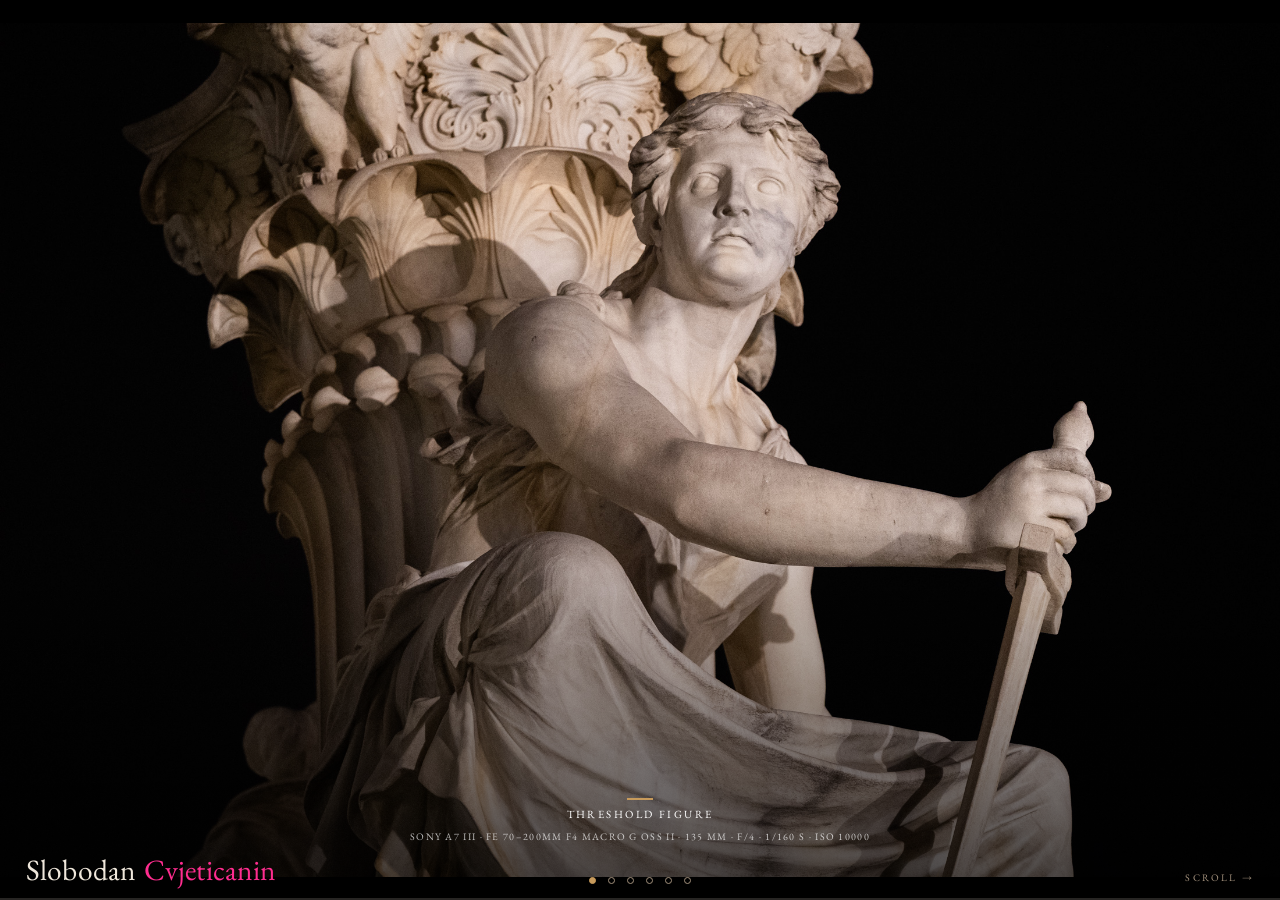
==== commit ff196e45: "Add Macro series (Series 04) — six frames, single highlight strip Six botanical macros shot on the a" ====
--- a/index.html
+++ b/index.html
@@ -1,10 +1,10 @@
-<!DOCTYPE html>
+﻿<!DOCTYPE html>
 <html lang="en">
 <head>
   <meta charset="utf-8">
   <meta name="viewport" content="width=device-width, initial-scale=1">
   <title>Slobodan Cvjeticanin — Photography</title>
-  <meta name="description" content="Photography by Slobodan Cvjeticanin — Sculptures, Portraits, and Elsewhere.">
+  <meta name="description" content="Photography by Slobodan Cvjeticanin — Sculptures, Portraits, Elsewhere, and Macro.">
   <meta name="theme-color" content="#221d1a">
 
   <link rel="icon" href="favicon.svg" type="image/svg+xml">
@@ -75,23 +75,23 @@
       <figure class="photo-frame">
         <!-- --cover: these fill the panel edge to edge, cropping the overflow. -->
         <img class="photo-fill photo-fill--cover plate" data-plate
-             src="images/sculptures/sc7-baroque-column.jpg"
+             data-src="images/sculptures/sc7-baroque-column.jpg"
              alt="A baroque column crowned with a gilt cross and sunburst against a pale sky."
              width="2200" height="1467">
         <img class="photo-fill photo-fill--cover plate" data-plate
-             src="images/sculptures/sc5-laocoon-detail.jpg"
+             data-src="images/sculptures/sc5-laocoon-detail.jpg"
              alt="Laocoön, a detail of the writhing marble group at night."
              width="2200" height="1467">
         <img class="photo-fill photo-fill--cover plate" data-plate data-active
-             src="images/sculptures/sc4-two-heads.jpg"
+             data-src="images/sculptures/sc4-two-heads.jpg"
              alt="Two marble heads at night — a bearded elder in shadow beside a younger figure catching the light."
              width="2200" height="1467">
         <img class="photo-fill photo-fill--cover plate" data-plate
-             src="images/sculptures/sc1-athena-gilt-helm.jpg"
+             data-src="images/sculptures/sc1-athena-gilt-helm.jpg"
              alt="Athena in a gilt helm holding a spear, against a black ground."
              width="2200" height="1467">
         <img class="photo-fill photo-fill--cover plate" data-plate
-             src="images/sculptures/sc16-partisan-blue.jpg"
+             data-src="images/sculptures/sc16-partisan-blue.jpg"
              alt="A bronze partisan monument group seen from below against a clear blue sky."
              width="2200" height="1467">
 
@@ -631,13 +631,115 @@
       </div><!-- /sheets -->
     </section>
 
-    <!-- Nature (Series 04) and Abstract (Series 05) were placeholder panels
-         and came out on 2026-07-26 — "we'll add those later". Their empty
-         image folders are still in images/, and the panel markup is the same
-         shape as the three above it, so putting either back is a section and
-         a series number, nothing more. -->
-
-    <!-- ═══ 05 — CONTACT ═════════════════════════════════════ -->
+    <!-- ═══ 05 — MACRO (contact sheet) ═══════════════════════
+         Same shape as the series before it, but one strip only: six
+         frames, all highlights, all hover-swapping the plate behind.
+         The archive row and divider arrive when the series outgrows
+         a single strip — main.js treats both as optional. -->
+    <section id="macro" class="page page-photo" data-label="Macro">
+      <div class="series-mark">
+        <span class="series-num">Series 04</span>
+        <h2 class="series-name">Macro</h2>
+        <p class="series-line">The garden at arm's length, one stem at a time.</p>
+      </div>
+
+      <figure class="photo-frame">
+        <!-- Plate order must match the row 1 button order below — the script
+             pairs them by position, not by filename. -->
+        <img class="photo-fill photo-fill--cover plate" data-plate data-active
+             data-src="images/macro/mc1-geranium.jpg"
+             alt="A pink geranium leaning into frame on a long stem, soft dark green garden behind it."
+             width="2200" height="1467">
+        <img class="photo-fill photo-fill--cover plate" data-plate
+             data-src="images/macro/mc2-glory-bower.jpg"
+             alt="A dome of small violet star-shaped flowers glowing against near-dark foliage."
+             width="2200" height="1467">
+        <img class="photo-fill photo-fill--cover plate" data-plate
+             data-src="images/macro/mc3-trumpet-vine.jpg"
+             alt="A cluster of red trumpet-vine flowers hanging among green leaves in evening shade."
+             width="2200" height="1467">
+        <img class="photo-fill photo-fill--cover plate" data-plate
+             data-src="images/macro/mc4-marigold-dusk.jpg"
+             alt="An orange marigold holding the last light, the garden behind it already dark."
+             width="2200" height="1467">
+        <img class="photo-fill photo-fill--cover plate" data-plate
+             data-src="images/macro/mc5-seedling.jpg"
+             alt="A young red-and-green seedling lit low across bare soil."
+             width="2200" height="1467">
+        <img class="photo-fill photo-fill--cover plate" data-plate
+             data-src="images/macro/mc6-celosia-plume.jpg"
+             alt="A red celosia plume rising from red-veined leaves, the ground falling into blue shadow."
+             width="2200" height="1467">
+
+        <div class="photo-scrim photo-scrim--top"></div>
+
+        <figcaption class="photo-exif">
+          <span class="exif-title" data-exif-title>Geranium</span>
+          <span class="exif-data" data-exif-meta>
+            Sony α7 V · FE 70–200mm F4 Macro G OSS II · 200&nbsp;mm ·
+            f/4 · 1/320&nbsp;s · ISO&nbsp;100 · 29 Jul 2026
+          </span>
+        </figcaption>
+      </figure>
+
+      <div class="sheets">
+
+      <!-- One strip — six highlights, in the order they were shot. -->
+      <div class="sheet" role="tablist" aria-label="Macro — contact sheet">
+        <button class="sheet-frame" type="button" role="tab" data-active aria-selected="true"
+                data-title="Geranium"
+                data-meta="Sony α7 V · FE 70–200mm F4 Macro G OSS II · 200 mm · f/4 · 1/320 s · ISO 100 · 29 Jul 2026"
+                aria-label="Geranium">
+          <img src="images/macro/thumbs/mc1-geranium.jpg" alt="" decoding="async">
+          <span class="sheet-num">01</span>
+        </button>
+        <button class="sheet-frame" type="button" role="tab"
+                data-title="Glory Bower"
+                data-meta="Sony α7 V · FE 70–200mm F4 Macro G OSS II · 131 mm · f/4 · 1/80 s · ISO 200 · 30 Jul 2026"
+                aria-label="Glory Bower">
+          <img src="images/macro/thumbs/mc2-glory-bower.jpg" alt="" decoding="async">
+          <span class="sheet-num">02</span>
+        </button>
+        <button class="sheet-frame" type="button" role="tab"
+                data-title="Trumpet Vine"
+                data-meta="Sony α7 V · FE 70–200mm F4 Macro G OSS II · 100 mm · f/4 · 1/80 s · ISO 250 · 30 Jul 2026"
+                aria-label="Trumpet Vine">
+          <img src="images/macro/thumbs/mc3-trumpet-vine.jpg" alt="" decoding="async">
+          <span class="sheet-num">03</span>
+        </button>
+        <button class="sheet-frame" type="button" role="tab"
+                data-title="Marigold, Dusk"
+                data-meta="Sony α7 V · FE 70–200mm F4 Macro G OSS II · 135 mm · f/4 · 1/200 s · ISO 100 · 31 Jul 2026"
+                aria-label="Marigold, Dusk">
+          <img src="images/macro/thumbs/mc4-marigold-dusk.jpg" alt="" decoding="async">
+          <span class="sheet-num">04</span>
+        </button>
+        <button class="sheet-frame" type="button" role="tab"
+                data-title="Seedling, Low Sun"
+                data-meta="Sony α7 V · FE 70–200mm F4 Macro G OSS II · 138 mm · f/4 · 1/400 s · ISO 200 · 31 Jul 2026"
+                aria-label="Seedling, Low Sun">
+          <img src="images/macro/thumbs/mc5-seedling.jpg" alt="" decoding="async">
+          <span class="sheet-num">05</span>
+        </button>
+        <button class="sheet-frame" type="button" role="tab"
+                data-title="Celosia Plume"
+                data-meta="Sony α7 V · FE 70–200mm F4 Macro G OSS II · 135 mm · f/4 · 1/400 s · ISO 200 · 31 Jul 2026"
+                aria-label="Celosia Plume">
+          <img src="images/macro/thumbs/mc6-celosia-plume.jpg" alt="" decoding="async">
+          <span class="sheet-num">06</span>
+        </button>
+      </div>
+
+      </div><!-- /sheets -->
+    </section>
+
+    <!-- Nature and Abstract were placeholder panels and came out on
+         2026-07-26 — "we'll add those later". Their empty image folders
+         are still in images/, and the panel markup is the same shape as
+         the series above, so putting either back is a section and a
+         series number, nothing more. -->
+
+    <!-- ═══ 06 — CONTACT ═════════════════════════════════════ -->
     <!-- The only panel carrying a photograph AND laid-out text, so it keeps
          the ordinary .page padding and takes the picture as a full-bleed
          layer behind instead of using .page-photo (which zeroes padding).
@@ -655,17 +757,21 @@
         <div class="photo-scrim photo-scrim--veil"></div>
       </figure>
 
-      <div class="page-inner narrow">
-        <h2 class="display-lg">End of<br>the roll.</h2>
-        <div class="contact-links">
-          <a class="contact-primary" href="mailto:s.cvjeticanin94@gmail.com">
-            s.cvjeticanin94@gmail.com <span aria-hidden="true">→</span>
-          </a>
-          <a class="contact-secondary" href="https://instagram.com/__grof" target="_blank" rel="noreferrer">
-            Instagram — @__grof <span aria-hidden="true">→</span>
-          </a>
+      <div class="page-inner">
+        <div class="contact-title">
+          <h2 class="display-lg">End of the roll.</h2>
+          <span class="copyright">© 2026 Slobodan Cvjeticanin · Belgrade</span>
         </div>
-        <span class="copyright">© 2026 Slobodan Cvjeticanin · Belgrade</span>
+        <div class="contact-foot">
+          <div class="contact-links">
+            <a class="contact-primary" href="mailto:s.cvjeticanin94@gmail.com">
+              s.cvjeticanin94@gmail.com <span aria-hidden="true">→</span>
+            </a>
+            <a class="contact-secondary" href="https://instagram.com/__grof" target="_blank" rel="noreferrer">
+              Instagram — @__grof <span aria-hidden="true">→</span>
+            </a>
+          </div>
+        </div>
       </div>
     </section>
 
--- a/css/styles.css
+++ b/css/styles.css
@@ -1,5 +1,5 @@
-/* ############################################################
-   TWEAK THESE — the two knobs you'll actually want to move
+﻿/* ############################################################
+   TWEAK THESE â€” the two knobs you'll actually want to move
    ############################################################ */
 :root {
   /* Hero caption ("THRESHOLD FIGURE" + EXIF): distance from the bottom
@@ -9,12 +9,12 @@
      Below ~46px it starts to crowd the navigation dots. */
   --exif-bottom: 55px;
 
-  /* Wordmark size. clamp(min, scales-with-width, max) — the middle value
+  /* Wordmark size. clamp(min, scales-with-width, max) â€” the middle value
      is what it uses on a normal desktop; the outer two stop it getting
      silly on phones or huge monitors. */
   --wordmark-size: clamp(21px, 2.3vw, 38px);
 
-  /* Hero colour bloom: greyscale → colour, spreading from the centre.
+  /* Hero colour bloom: greyscale â†’ colour, spreading from the centre.
      Longer duration = slower, more cinematic. Delay is the beat of
      black-and-white you see before it starts. */
   --bloom-duration: 5s;
@@ -30,7 +30,7 @@
 }
 
 /* ============================================================
-   Design tokens — single theme
+   Design tokens â€” single theme
    ============================================================ */
 :root {
   --w-bg: #221d1a;
@@ -39,7 +39,7 @@
   --w-mute: #a2907c;
   --w-accent: #c79a5b;
   --w-onaccent: #1a1614;
-  --w-pink: #ff2d8f; /* bubblegum / riso pink — the family name */
+  --w-pink: #ff2d8f; /* bubblegum / riso pink â€” the family name */
 
   --w-disp: 'EB Garamond', Georgia, serif;
   --w-lab: 'EB Garamond', Georgia, serif;
@@ -53,7 +53,7 @@
 }
 
 /* ============================================================
-   Reset & base — page itself never scrolls; #track does
+   Reset & base â€” page itself never scrolls; #track does
    ============================================================ */
 *,
 *::before,
@@ -115,7 +115,7 @@
 }
 
 /* ============================================================
-   Horizontal track — one viewport per panel, snapped
+   Horizontal track â€” one viewport per panel, snapped
    ============================================================ */
 #track {
   position: relative;
@@ -167,7 +167,7 @@
   text-align: center;
 }
 
-/* Entrance reveal — set by IntersectionObserver */
+/* Entrance reveal â€” set by IntersectionObserver */
 .page-inner > * {
   opacity: 0;
   transform: translateY(22px);
@@ -194,7 +194,7 @@
 }
 
 /* ============================================================
-   Photo panels — full-bleed photograph, EXIF centred at the bottom
+   Photo panels â€” full-bleed photograph, EXIF centred at the bottom
    Shared by the homepage and any series panel that is pure image.
    ============================================================ */
 /* Black ground, not the site brown: these photographs sit on black, so the
@@ -210,7 +210,7 @@
   margin: 0;
 }
 
-/* Default is contain — the whole frame stays visible and uncropped at
+/* Default is contain â€” the whole frame stays visible and uncropped at
    every viewport shape. */
 .photo-fill {
   position: absolute;
@@ -222,16 +222,16 @@
 }
 
 /* Opt-in edge-to-edge. Fills the panel with no letterbox, at the cost of
-   cropping whichever axis overflows — on a 16:9 screen a 3:2 frame loses
+   cropping whichever axis overflows â€” on a 16:9 screen a 3:2 frame loses
    roughly 16% off the top and bottom. Use only where the composition
    survives it. */
 .photo-fill--cover {
   object-fit: cover;
 }
 
-/* ── Colour bloom (homepage only) ──────────────────────────────
+/* â”€â”€ Colour bloom (homepage only) â”€â”€â”€â”€â”€â”€â”€â”€â”€â”€â”€â”€â”€â”€â”€â”€â”€â”€â”€â”€â”€â”€â”€â”€â”€â”€â”€â”€â”€â”€
    The greyscale copy is the base layer. The colour copy above it is
-   masked by a soft-edged circle whose size animates 0 → 320%, so colour
+   masked by a soft-edged circle whose size animates 0 â†’ 320%, so colour
    spreads outward from the centre of the frame.
    Tune: --bloom-duration / --bloom-delay at the top of this file. */
 .bloom-bw {
@@ -262,7 +262,7 @@
   }
 }
 
-/* No animation for anyone who asked not to have one — show full colour. */
+/* No animation for anyone who asked not to have one â€” show full colour. */
 @media (prefers-reduced-motion: reduce) {
   .bloom-colour {
     animation: none;
@@ -275,7 +275,7 @@
   position: absolute;
   inset: 0;
   pointer-events: none;
-  /* Bottom only — there is no longer a top nav to protect, and darkening
+  /* Bottom only â€” there is no longer a top nav to protect, and darkening
      the top would needlessly alter the photograph. */
   background: linear-gradient(
     to bottom,
@@ -291,10 +291,10 @@
    The top half is a corner-anchored ellipse rather than a full-width
    band: it sits under the series mark only, so the sky across the rest
    of the frame is left alone. Its centre is pushed off-canvas so what
-   shows on the page is the gradient's smooth mid-section — anchored at
+   shows on the page is the gradient's smooth mid-section â€” anchored at
    0% 0% the dense core landed in frame and read as a smudge against a
    clear sky. The bottom is deepened because the strips
-   and their hairlines need a consistent dark ground to read against —
+   and their hairlines need a consistent dark ground to read against â€”
    at 0.16 alpha the dividers disappeared entirely over daylight. */
 .photo-scrim--top {
   background:
@@ -336,7 +336,7 @@
     );
 }
 
-/* ── A photograph behind a text panel ─────────────────────────
+/* â”€â”€ A photograph behind a text panel â”€â”€â”€â”€â”€â”€â”€â”€â”€â”€â”€â”€â”€â”€â”€â”€â”€â”€â”€â”€â”€â”€â”€â”€â”€
    .page-photo is for panels that are nothing but a picture; it strips the
    padding. Contact needs its padding and its layout, so it takes the
    photograph as a layer instead. Two things are required: a black ground
@@ -348,20 +348,65 @@
 }
 
 .page--photo-bg .page-inner {
-  position: relative;
+  position: absolute;
+  inset: 0;
+  display: block;
+  max-width: none;
   z-index: 1;
 }
 
+.contact-title {
+  position: absolute;
+  bottom: 20px;
+  right: 1vw;
+  text-align: right;
+  display: flex;
+  flex-direction: column;
+  gap: 10px;
+}
+
+.contact-title .display-lg {
+  margin: 0;
+}
+
+.contact-title .copyright {
+  text-align: right;
+  margin-top: 0;
+  opacity: 0.7;
+}
+
+.contact-foot {
+  position: absolute;
+  bottom: 100px;
+  left: 50%;
+  display: flex;
+  flex-direction: column;
+  gap: 8px;
+  width: min(380px, 84vw);
+}
+
+/* Combine the centering translateX with the entrance-animation translateY
+   so neither clobbers the other. */
+.page--photo-bg .page-inner > .contact-foot {
+  transform: translateX(-50%) translateY(22px);
+}
+/* .page--photo-bg.is-visible, not .page.is-visible .page--photo-bg â€”
+   #contact carries both classes on the same element, so the descendant
+   form could never match and the buttons sat 22px low, never animating. */
+.page--photo-bg.is-visible .page-inner > .contact-foot {
+  transform: translateX(-50%) translateY(0);
+}
+
 /* The display type is big enough to carry itself. The small uppercase
-   lines are not — at phone widths the crop walks the bulb underneath
+   lines are not â€” at phone widths the crop walks the bulb underneath
    them, so they get the same shadow the series marks use. */
 .page--photo-bg .copyright,
 .page--photo-bg .contact-secondary {
   text-shadow: 0 1px 3px rgba(0, 0, 0, 0.85);
 }
 
-/* ── Series mark ──────────────────────────────────────────────
-   Photo panels had no visible title — the section name existed only in
+/* â”€â”€ Series mark â”€â”€â”€â”€â”€â”€â”€â”€â”€â”€â”€â”€â”€â”€â”€â”€â”€â”€â”€â”€â”€â”€â”€â”€â”€â”€â”€â”€â”€â”€â”€â”€â”€â”€â”€â”€â”€â”€â”€â”€â”€â”€â”€â”€â”€â”€
+   Photo panels had no visible title â€” the section name existed only in
    a dot tooltip. This gives them the same announcement the text panels
    get, without taking the picture's centre. */
 .series-mark {
@@ -413,7 +458,7 @@
   color: rgba(255, 255, 255, 0.82);
 }
 
-/* ── Contact sheet ────────────────────────────────────────────
+/* â”€â”€ Contact sheet â”€â”€â”€â”€â”€â”€â”€â”€â”€â”€â”€â”€â”€â”€â”€â”€â”€â”€â”€â”€â”€â”€â”€â”€â”€â”€â”€â”€â”€â”€â”€â”€â”€â”€â”€â”€â”€â”€â”€â”€â”€â”€â”€â”€
    All plates stay in the DOM stacked on top of each other and cross-
    fade; selecting one never triggers a fetch or a decode flash. */
 .plate {
@@ -443,7 +488,7 @@
   gap: var(--sheet-gap);
 }
 
-/* Row 2 is an index, not a selector. Denser, dimmer, and — critically —
+/* Row 2 is an index, not a selector. Denser, dimmer, and â€” critically â€”
    it does not lift on hover: the lift is row 1's language for "this one
    is now showing behind". Here hover only means "clickable". */
 .sheet--open {
@@ -651,7 +696,7 @@
 .contact-secondary {
   display: flex;
   align-items: center;
-  justify-content: space-between;
+  justify-content: center;
   gap: 16px;
   padding: 15px 18px;
   font-family: var(--w-lab);
@@ -682,16 +727,17 @@
 }
 
 .copyright {
-  margin-top: 8px;
+  margin-top: 15px;
   font-family: var(--w-lab);
   font-size: 10px;
   letter-spacing: 0.16em;
   text-transform: uppercase;
   color: var(--w-mute);
+  text-align: center;
 }
 
 /* ============================================================
-   Bottom chrome — hint, dots, label, progress
+   Bottom chrome â€” hint, dots, label, progress
    ============================================================ */
 #chrome {
   position: fixed;
@@ -708,7 +754,9 @@
 }
 
 /* Equal side rails keep the dots optically centred. Wrappers rather than
-   flexing the <a> itself, so the click target stays the width of the text. */
+   flexing the <a> itself, so the click target stays the width of the text.
+   (Phones move the dots to the right corner — see the block at the end of
+   this file.) */
 .chrome-side {
   flex: 1 0 0;
   display: flex;
@@ -753,7 +801,7 @@
   transition: opacity 0.4s ease;
 }
 
-/* Nothing further to scroll to on the last panel — don't claim otherwise. */
+/* Nothing further to scroll to on the last panel â€” don't claim otherwise. */
 #chrome.at-end .scroll-hint {
   opacity: 0;
 }
@@ -789,7 +837,7 @@
   border-color: var(--w-accent);
 }
 
-/* The section name now lives here instead of in a permanent corner label —
+/* The section name now lives here instead of in a permanent corner label â€”
    it appears on hover, where it is actually wanted. */
 .dot::after {
   content: attr(data-label);
@@ -1040,7 +1088,7 @@
    Small screens
    ============================================================ */
 @media (max-width: 899px) {
-  /* Caption sits a little higher on phones — the dots and wordmark are
+  /* Caption sits a little higher on phones â€” the dots and wordmark are
      proportionally closer to it. Override, don't edit the root value. */
   :root {
     --exif-bottom: 104px;
@@ -1064,25 +1112,132 @@
     letter-spacing: 0.11em;
   }
 
-  /* Ten frames will not sit on one line on a phone. Cap the row at five
-     frames wide so it wraps into two tidy rows rather than a ragged one,
-     and keep it clearly finer than row 1 above it. */
-  .sheet--open {
-    --sheet-frame-w: 40px;
-    --sheet-gap: 5px;
-    flex-wrap: wrap;
+  /* â•â• Photo panels, portrait â•â•â•â•â•â•â•â•â•â•â•â•â•â•â•â•â•â•â•â•â•â•â•â•â•â•â•â•â•â•â•â•â•â•â•
+     A 3:2 frame is aspect 1.5; a phone screen is about 0.46. They are
+     very nearly perpendicular, and the desktop layout tried to resolve
+     that two different ways, both bad: object-fit:cover on the series
+     panels threw away roughly 70% of the frame's width (Two Heads read
+     as two edges and a dark gap), and object-fit:contain on the hero
+     letterboxed a third of the screen top and bottom.
+
+     So stop filling the screen with the photograph. The picture becomes
+     a full-width 3:2 plate, uncropped, and the space it does not want
+     is given to the type instead of left as dead black. Everything below
+     switches the panel from "absolutely positioned over a photograph"
+     to a plain flex column, which also means it holds up on any screen
+     height rather than only the one it was tuned on. */
+  .page-photo {
+    display: flex;
+    flex-direction: column;
+    align-items: center;
     justify-content: center;
-    max-width: calc(var(--sheet-frame-w) * 5 + var(--sheet-gap) * 4);
-  }
-
-  .photo-exif {
-    width: 88vw;
-  }
+    /* Top padding clears the series mark, which stays absolutely
+       positioned in the corner and would otherwise land on the plate.
+       Bottom padding clears the wordmark and dots. */
+    padding: 114px 0 84px;
+    /* Every vertical pixel the panel spends on something that is not the
+       photograph: padding 114 + 84, the caption's reserved 84, and the
+       contact sheet's ~100. Feeds the max-width below, which shrinks the
+       plate â€” keeping it 3:2 â€” rather than letting it overflow. Keep this
+       in step with the padding and margin above if you change them. */
+    --photo-reserve: 385px;
+  }
+
+  /* The hero has no series mark and no contact sheet, only a caption, so
+     it needs far less reserved and gives the photograph the full width. */
+  #hero {
+    padding-top: 72px;
+    --photo-reserve: 240px;
+  }
+
+  .page-photo .photo-frame {
+    position: relative;
+    inset: auto;
+    flex: 0 0 auto;
+    width: 100%;
+    aspect-ratio: 3 / 2;
+    /* dvh, not vh: mobile browser chrome shows and hides, and vh would
+       size to the tallest state and overflow whenever the bar is out. */
+    max-width: calc((100dvh - var(--photo-reserve)) * 1.5);
+    /* Reserves the caption's space â€” the caption itself is taken out of
+       flow below so it can hang off the bottom edge of the plate. 84px
+       is the 18px offset plus a two-line EXIF line, which is the tallest
+       the caption gets; less and it lands on the contact sheet. */
+    margin-bottom: 84px;
+  }
+
+  /* Hung directly beneath the plate at every screen size, instead of
+     being pinned to the bottom of the viewport and hoped for. */
+  .page-photo .photo-exif {
+    position: absolute;
+    top: calc(100% + 18px);
+    right: 0;
+    bottom: auto;
+    left: 0;
+    width: 100%;
+    padding: 0 20px;
+    transform: none;
+  }
+
   .exif-data {
     font-size: 9px;
     letter-spacing: 0.1em;
   }
 
+  /* No text sits on the photograph any more, so the scrims are darkening
+     a picture for no one's benefit. The contact panel keeps its veil â€”
+     that one genuinely does carry text over the image. */
+  .page-photo .photo-scrim {
+    display: none;
+  }
+
+  .page-photo .sheets {
+    position: relative;
+    left: auto;
+    bottom: auto;
+    width: 100%;
+    padding: 0 20px;
+    transform: none;
+  }
+
+  /* Row 1 can afford to be legible now that it is not competing with a
+     second row underneath it. */
+  .sheet:not(.sheet--open) {
+    --sheet-frame-w: 62px;
+    --sheet-gap: 8px;
+  }
+
+  /* Row 2 does not survive translation to a phone: ten 40px frames are
+     ten grey smudges, and no one taps a 40x27 target on purpose. The
+     archive collapses into the divider, which becomes the button that
+     opens it â€” and the lightbox, which already swipes, is the right
+     place to page through ten photographs on a phone anyway. */
+  .sheet--open {
+    display: none;
+  }
+
+  .sheet-div {
+    align-self: center;
+    justify-content: center;
+    gap: 9px;
+    min-height: 44px;
+    margin: 2px 0 0;
+    padding: 0 22px;
+    border: 1px solid var(--w-rule);
+    color: var(--w-ink);
+    cursor: pointer;
+  }
+  .sheet-div::before {
+    display: none;
+  }
+  .sheet-div::after {
+    content: 'â†’';
+    flex: none;
+    width: auto;
+    height: auto;
+    background: none;
+  }
+
   /* Wordmark keeps the corner; the hint yields the space it needs. */
   .scroll-hint {
     display: none;
@@ -1095,4 +1250,138 @@
   #section-dots {
     padding-bottom: 4px;
   }
-}
+
+  /* Contact panel: move the title block to top-left so it doesn't
+     sit on top of the buttons at the bottom. */
+  .contact-title {
+    top: 44px;
+    bottom: auto;
+    left: 22px;
+    right: auto;
+    text-align: left;
+  }
+  .contact-title .display-lg {
+    font-size: clamp(26px, 6.5vw, 38px);
+  }
+  .contact-title .copyright {
+    text-align: left;
+  }
+
+  /* Contact foot: wider and lifted further above the chrome bar */
+  .contact-foot {
+    bottom: 90px;
+    width: 88vw;
+  }
+
+  /* 44px minimum tap target â€” the extra height is hidden overflow
+     rather than visible padding, so the frame still reads as 3:2.
+     There is no hover on touch, so the unselected frames need enough
+     presence to read as photographs rather than dimmed placeholders. */
+  .sheet:not(.sheet--open) .sheet-frame {
+    min-height: 44px;
+    opacity: 0.72;
+  }
+  .sheet:not(.sheet--open) .sheet-frame[data-active] {
+    opacity: 1;
+  }
+}
+
+/* ============================================================
+   Phones only
+   ============================================================
+   700px rather than the 899px used above, so a tablet keeps everything on
+   this side of the site. Phones top out near 480px logical and the
+   smallest tablet starts around 744px, so nothing lands in between. */
+@media (max-width: 700px) {
+
+  /* ── The mount ──────────────────────────────────────────────
+     The photograph stops bleeding off the edges and becomes a print on a
+     board: a hairline pink rule standing off the picture, with dark mat
+     between the two. The gap is the point — pink touching a photograph
+     tints how you read its colour, and at 45% on a site whose whole job
+     is the pictures that is a real cost for no gain.
+
+     Cost of the frame is screen: a mounted print is smaller than a bleed
+     one. --mount-gap is the knob. Raising it eats width and height, so
+     raise --photo-reserve with it or the plate will crowd the series
+     mark above it. */
+  .page-photo {
+    --mount-gap: 12px;
+    --mount-pink: rgba(255, 45, 143, 0.45);
+
+    /* Horizontal padding is new at this width — without it the rule would
+       be drawn past the edges of the screen and clipped away. */
+    padding: 126px 20px 84px;
+    /* Was 385: the ring adds --mount-gap above and below, and the caption
+       is pushed down to clear it. */
+    --photo-reserve: 415px;
+  }
+
+  #hero {
+    padding-top: 84px;
+    --photo-reserve: 268px;
+  }
+
+  /* An absolutely positioned child resolves inset: 0 against the padding
+     box, so padding on the figure would not inset the plates — the ring
+     has to be drawn outside the frame instead of inside it. ::before is
+     the figure's first child and both layers are z-index auto, so paint
+     order is DOM order and this lands behind the photograph without a
+     stacking context or a negative z-index (which would put it behind
+     the panel's own black background and vanish). */
+  .page-photo .photo-frame::before {
+    content: '';
+    position: absolute;
+    inset: calc(var(--mount-gap) * -1);
+    border: 1px solid var(--mount-pink);
+    background: rgba(255, 45, 143, 0.06);
+    pointer-events: none;
+  }
+
+  /* Clears the ring, which now sits --mount-gap below the picture. */
+  .page-photo .photo-frame {
+    margin-bottom: 92px;
+  }
+  .page-photo .photo-exif {
+    top: calc(100% + var(--mount-gap) + 20px);
+  }
+
+  /* The panel carries the side margin now, so these must not add their
+     own 20px on top of it and end up inset twice as far as the mount. */
+  .page-photo .photo-exif,
+  .page-photo .sheets {
+    padding-left: 0;
+    padding-right: 0;
+  }
+
+  /* ── Dots to the right corner ───────────────────────────────
+     On a phone the bar is tight: the wordmark takes the left, and the
+     caption and contact sheet are centred directly above, so dots dead
+     centre put a third centred thing on the same axis. In the corner they
+     leave that axis to the caption. A laptop has room, which is why this
+     stays phone-only. */
+  /* Only the left rail absorbs the slack, so everything after it is
+     pushed into the right corner. */
+  .chrome-side {
+    flex: 0 0 auto;
+  }
+  .chrome-side:first-child {
+    flex: 1 0 0;
+  }
+
+  /* Reordered rather than moved in the markup: the dots stay between the
+     two rails in the DOM, so the tab sequence still runs left to right. */
+  #section-dots {
+    order: 1;
+  }
+
+  /* .scroll-hint is display:none at this width, so the dots sit hard in
+     the corner. Centred on its dot, the last label would hang off the
+     right edge — anchor it. (Touch never fires :hover, but a narrow
+     desktop window does.) */
+  .dot:last-child::after {
+    left: auto;
+    right: 0;
+    transform: none;
+  }
+}
